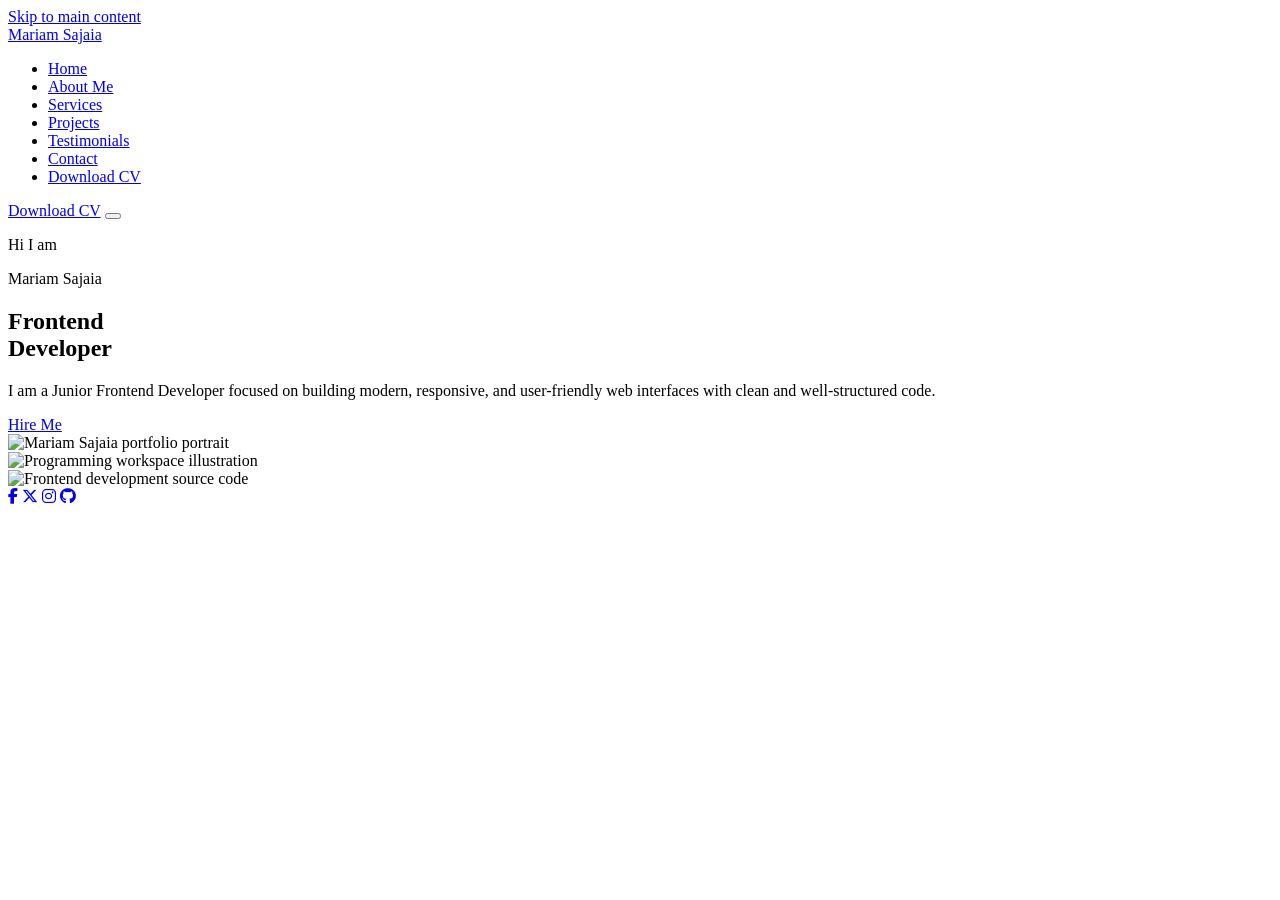
==== index.html @ 4cb76070 "added hero section" ====
<!DOCTYPE html>
<html lang="en">
<head>
    <meta charset="UTF-8">
    <meta name="viewport" content="width=device-width, initial-scale=1.0">
    <meta name="description" content="Mariam Sajaia - Frontend Developer Portfolio and Resume">
    <meta name="keywords" content="Mariam Sajaia, Frontend Developer, Web Designer, Portfolio, Resume, JavaScript, HTML, CSS">
    <meta name="author" content="Mariam Sajaia">

    <meta property="og:title" content="Mariam Sajaia | Frontend Developer">
    <meta property="og:description" content="Personal portfolio and resume of Mariam Sajaia - Frontend Developer">
    <meta property="og:type" content="website">
    
    <title>Mariam Sajaia | Frontend Developer</title>

    <link rel="preconnect" href="https://fonts.googleapis.com">
    <link rel="preconnect" href="https://fonts.gstatic.com" crossorigin>
    <link href="https://fonts.googleapis.com/css2?family=Plus+Jakarta+Sans:ital,wght@0,300..800;1,300..800&family=Poppins:ital,wght@0,300..900;1,300..900&display=swap" rel="stylesheet">

    <link rel="stylesheet" href="https://cdnjs.cloudflare.com/ajax/libs/font-awesome/6.5.1/css/all.min.css" integrity="sha512-DTOQO9RWCH3ppGqcWaEA1BIZOC6xxalwEsw9c2QQeAIftl+Vegovlnee1c9QX4TctnWMn13TZye+giMm8e2LwA==" crossorigin="anonymous" referrerpolicy="no-referrer">

    <link rel="stylesheet" href="css/style.css">
    <link rel="stylesheet" href="css/responsive.css">
</head>
<body>
    <a class="skip-link" href="#main-content">Skip to main content</a>

    <header class="site-header" id="header">
        <div class="container header-container">
            <a href="#hero" class="logo" aria-label="Mariam Sajaia Homepage">Mariam Sajaia</a>

            <nav class="main-nav" id="mainNav" aria-label="Main Navigation">
                <ul class="nav-list">
                    <li class="nav-item"><a href="#hero" class="nav-link active">Home</a></li>
                    <li class="nav-item"><a href="#about" class="nav-link">About Me</a></li>
                    <li class="nav-item"><a href="#services" class="nav-link">Services</a></li>
                    <li class="nav-item"><a href="#projects" class="nav-link">Projects</a></li>
                    <li class="nav-item"><a href="#testimonials" class="nav-link">Testimonials</a></li>
                    <li class="nav-item"><a href="#contact" class="nav-link">Contact</a></li>
                    <li class="nav-item mobile-only-btn"><a href="assets/Mariam_Sajaia_CV.pdf" target="_blank" rel="noopener noreferrer" class="btn btn-primary btn-download">Download CV</a></li>
                </ul>
            </nav>

            <div class="header-actions">
                <a href="assets/Mariam_Sajaia_CV.pdf" target="_blank" rel="noopener noreferrer" class="btn btn-primary btn-download" aria-label="Open Mariam Sajaia CV preview">Download CV</a>
                <button class="menu-toggle" id="menuToggle" type="button" aria-label="Toggle navigation menu" aria-expanded="false">
                    <span class="bar"></span>
                    <span class="bar"></span>
                    <span class="bar"></span>
                </button>
            </div>
        </div>
    </header>

    <main id="main-content">

        <section class="hero-section" id="hero" aria-label="Hero Section">
            <div class="container hero-container">
                <div class="hero-content">
                    <p class="hero-greeting">Hi I am</p>
                    <span class="hero-name">Mariam Sajaia</span>
                    <h1 class="hero-title">
                        Frontend<br>
                        Developer
                    </h1>
                    <p class="hero-description">
                        I am a Junior Frontend Developer focused on building modern, responsive, and user-friendly web interfaces with clean and well-structured code.
                    </p>
                    <div class="hero-actions">
                        <a href="#contact" class="btn btn-primary">Hire Me</a>
                    </div>
                </div>

                <div class="hero-visual-col">
                    <div class="hero-slider-frame" id="heroSlider" role="region" aria-label="Mariam Sajaia photo carousel" aria-roledescription="carousel">
                        <div class="slide active" aria-hidden="false">
                            <img src="images/mariam-hero-1.png" alt="Mariam Sajaia portfolio portrait" class="hero-avatar-img hero-avatar-img--person">
                        </div>
                        <div class="slide" aria-hidden="true">
                            <img src="images/mariam-hero-2.jpg" alt="Programming workspace illustration" class="hero-avatar-img">
                        </div>
                        <div class="slide" aria-hidden="true">
                            <img src="images/mariam-hero-3.jpg" alt="Frontend development source code" class="hero-avatar-img">
                        </div>
                    </div>

                    <div class="hero-socials" role="group" aria-label="Social media profiles">
                        <a href="https://www.facebook.com/mariam.sajaia.56?mibextid=wwXIfr&amp;rdid=ZRgiPMhYBktfUH7k&amp;share_url=https%3A%2F%2Fwww.facebook.com%2Fshare%2F1CFEWJPUK3%2F%3Fmibextid%3DwwXIfr#" class="social-icon" target="_blank" rel="noopener noreferrer" aria-label="Mariam's Facebook profile"><i class="fa-brands fa-facebook-f"></i></a>
                        <a href="https://x.com/mariamsss2121?s=11" class="social-icon" target="_blank" rel="noopener noreferrer" aria-label="Mariam's X profile"><i class="fa-brands fa-x-twitter"></i></a>
                        <a href="https://www.instagram.com/mariam_s211?stkn=czh2YXMzZDc1bHNv&amp;utm_source=qr" class="social-icon" target="_blank" rel="noopener noreferrer" aria-label="Mariam's Instagram profile"><i class="fa-brands fa-instagram"></i></a>
                        <a href="https://github.com/mariamsajaia1521" class="social-icon" target="_blank" rel="noopener noreferrer" aria-label="Mariam's GitHub profile"><i class="fa-brands fa-github"></i></a>
                    </div>
                </div>
            </div>
        </section>

    </main>

    <script src="js/main.js"></script>
    <script src="js/cv-preview.js"></script>
</body>
</html>
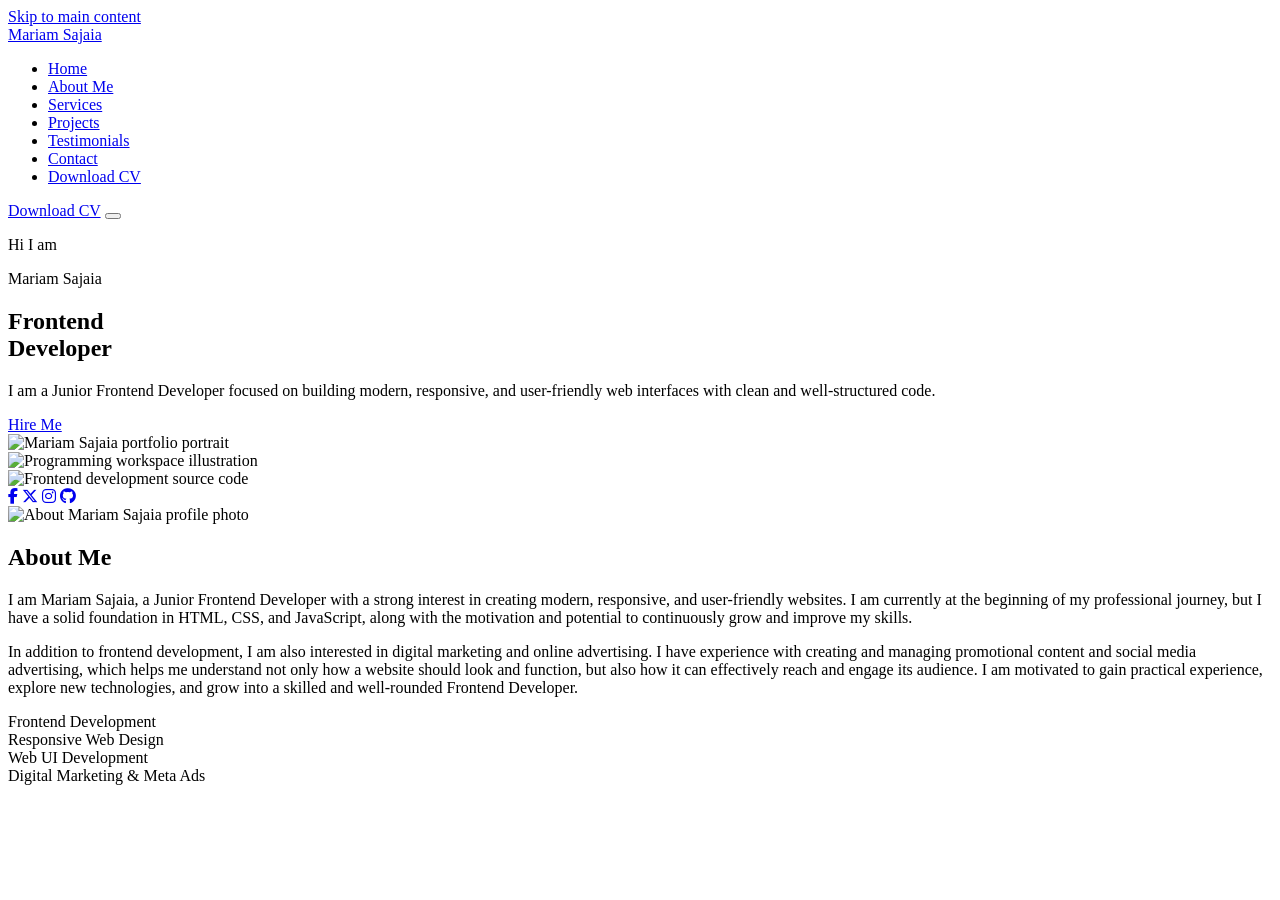
==== commit 6dc4181d: "added about me and skills" ====
--- a/index.html
+++ b/index.html
@@ -94,6 +94,68 @@
             </div>
         </section>
 
+        <section class="about-section section-padding" id="about" aria-labelledby="about-title">
+            <div class="container about-container">
+                <div class="about-image-col">
+                    <div class="about-circle-wrapper">
+                        <img src="images/mariam-hero-1.png" alt="About Mariam Sajaia profile photo" class="about-avatar-img">
+                    </div>
+                </div>
+
+                <div class="about-content-col">
+                    <h2 class="about-title" id="about-title">About Me</h2>
+                    <div class="about-text">
+                        <p>
+                            I am Mariam Sajaia, a Junior Frontend Developer with a strong interest in creating modern, responsive, and user-friendly websites. I am currently at the beginning of my professional journey, but I have a solid foundation in HTML, CSS, and JavaScript, along with the motivation and potential to continuously grow and improve my skills.
+                        </p>
+                        <p>
+                            In addition to frontend development, I am also interested in digital marketing and online advertising. I have experience with creating and managing promotional content and social media advertising, which helps me understand not only how a website should look and function, but also how it can effectively reach and engage its audience. I am motivated to gain practical experience, explore new technologies, and grow into a skilled and well-rounded Frontend Developer.
+                        </p>
+                    </div>
+
+                    <div class="skills-container" id="skillsContainer" role="group" aria-label="Technical skills proficiencies">
+                        
+                        <div class="skill-item">
+                            <span class="skill-name">Frontend Development</span>
+                            <div class="progress-bar-bg" role="progressbar" data-value="75" aria-valuenow="0" aria-valuemin="0" aria-valuemax="100" aria-label="Frontend Development skill level">
+                                <div class="progress-bar-fill" data-width="75%">
+                                    <span class="progress-knob"></span>
+                                </div>
+                            </div>
+                        </div>
+
+                        <div class="skill-item">
+                            <span class="skill-name">Responsive Web Design</span>
+                            <div class="progress-bar-bg" role="progressbar" data-value="70" aria-valuenow="0" aria-valuemin="0" aria-valuemax="100" aria-label="Responsive Web Design skill level">
+                                <div class="progress-bar-fill" data-width="70%">
+                                    <span class="progress-knob"></span>
+                                </div>
+                            </div>
+                        </div>
+
+                        <div class="skill-item">
+                            <span class="skill-name">Web UI Development</span>
+                            <div class="progress-bar-bg" role="progressbar" data-value="75" aria-valuenow="0" aria-valuemin="0" aria-valuemax="100" aria-label="Web UI Development skill level">
+                                <div class="progress-bar-fill" data-width="75%">
+                                    <span class="progress-knob"></span>
+                                </div>
+                            </div>
+                        </div>
+
+                        <div class="skill-item">
+                            <span class="skill-name">Digital Marketing &amp; Meta Ads</span>
+                            <div class="progress-bar-bg" role="progressbar" data-value="90" aria-valuenow="0" aria-valuemin="0" aria-valuemax="100" aria-label="Digital Marketing and Meta Ads skill level">
+                                <div class="progress-bar-fill" data-width="90%">
+                                    <span class="progress-knob"></span>
+                                </div>
+                            </div>
+                        </div>
+
+                    </div>
+                </div>
+            </div>
+        </section>
+
     </main>
 
     <script src="js/main.js"></script>
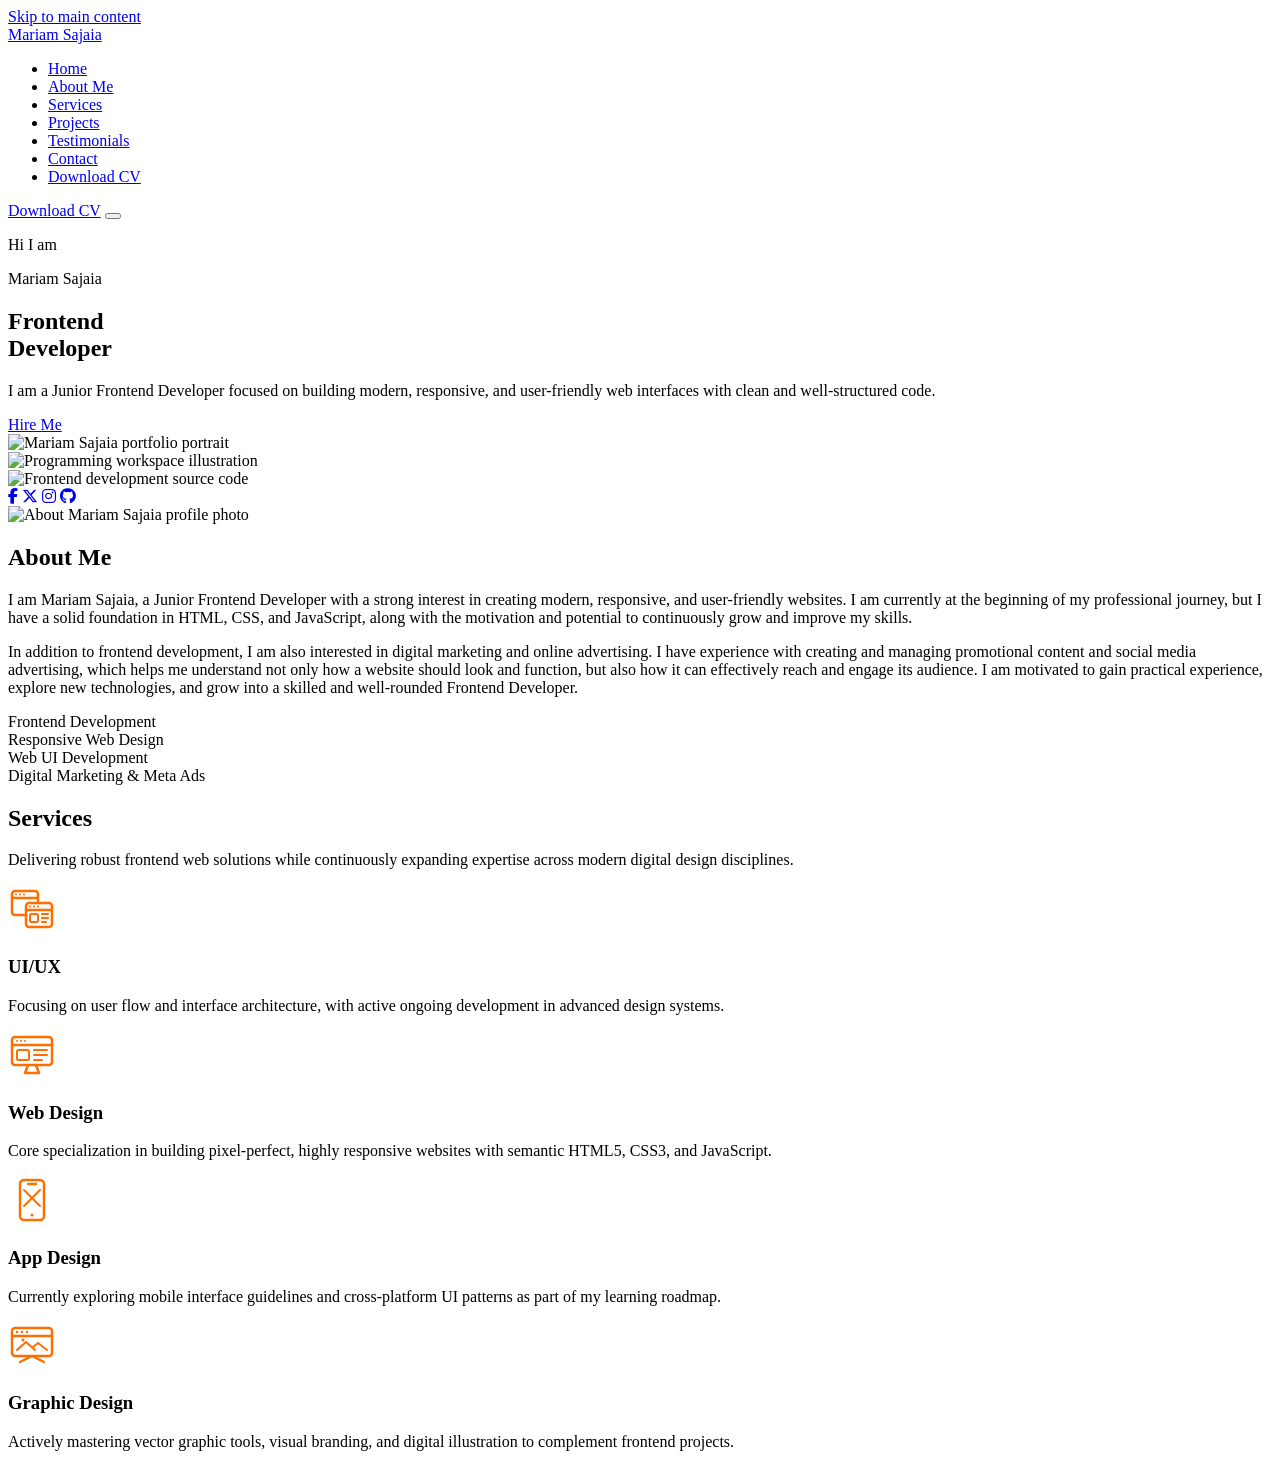
==== commit fad1ddf3: "added services section" ====
--- a/index.html
+++ b/index.html
@@ -156,6 +156,102 @@
             </div>
         </section>
 
+        <section class="services-section section-padding" id="services" aria-labelledby="services-title">
+            <div class="container">
+                <div class="section-header text-center">
+                    <h2 class="section-title" id="services-title">Services</h2>
+                    <p class="section-subtitle">
+                        Delivering robust frontend web solutions while continuously expanding expertise across modern digital design disciplines.
+                    </p>
+                </div>
+
+                <div class="services-grid">
+                    
+                    <article class="service-card">
+                        <div class="service-icon" aria-hidden="true">
+                            <svg width="48" height="48" viewBox="0 0 48 48" fill="none" xmlns="http://www.w3.org/2000/svg">
+                                <rect x="4" y="6" width="26" height="24" rx="3" stroke="#FD6F00" stroke-width="2.5"/>
+                                <path d="M4 13H30" stroke="#FD6F00" stroke-width="2.5"/>
+                                <circle cx="8" cy="9.5" r="1" fill="#FD6F00"/>
+                                <circle cx="12" cy="9.5" r="1" fill="#FD6F00"/>
+                                <circle cx="16" cy="9.5" r="1" fill="#FD6F00"/>
+                                <rect x="18" y="18" width="26" height="24" rx="3" fill="#F8F8F8" stroke="#FD6F00" stroke-width="2.5"/>
+                                <path d="M18 25H44" stroke="#FD6F00" stroke-width="2.5"/>
+                                <circle cx="22" cy="21.5" r="1" fill="#FD6F00"/>
+                                <circle cx="26" cy="21.5" r="1" fill="#FD6F00"/>
+                                <circle cx="30" cy="21.5" r="1" fill="#FD6F00"/>
+                                <rect x="22" y="29" width="8" height="8" rx="1.5" stroke="#FD6F00" stroke-width="2"/>
+                                <path d="M34 29H40" stroke="#FD6F00" stroke-width="2" stroke-linecap="round"/>
+                                <path d="M34 33H40" stroke="#FD6F00" stroke-width="2" stroke-linecap="round"/>
+                                <path d="M34 37H38" stroke="#FD6F00" stroke-width="2" stroke-linecap="round"/>
+                            </svg>
+                        </div>
+                        <h3 class="service-name">UI/UX</h3>
+                        <p class="service-description">
+                            Focusing on user flow and interface architecture, with active ongoing development in advanced design systems.
+                        </p>
+                    </article>
+
+                    <article class="service-card">
+                        <div class="service-icon" aria-hidden="true">
+                            <svg width="48" height="48" viewBox="0 0 48 48" fill="none" xmlns="http://www.w3.org/2000/svg">
+                                <rect x="4" y="6" width="40" height="28" rx="3" stroke="#FD6F00" stroke-width="2.5"/>
+                                <path d="M4 14H44" stroke="#FD6F00" stroke-width="2.5"/>
+                                <circle cx="9" cy="10" r="1" fill="#FD6F00"/>
+                                <circle cx="13" cy="10" r="1" fill="#FD6F00"/>
+                                <circle cx="17" cy="10" r="1" fill="#FD6F00"/>
+                                <rect x="9" y="19" width="12" height="10" rx="1.5" stroke="#FD6F00" stroke-width="2"/>
+                                <path d="M26 19H39" stroke="#FD6F00" stroke-width="2" stroke-linecap="round"/>
+                                <path d="M26 24H39" stroke="#FD6F00" stroke-width="2" stroke-linecap="round"/>
+                                <path d="M26 29H34" stroke="#FD6F00" stroke-width="2" stroke-linecap="round"/>
+                                <path d="M20 34L17 42H31L28 34" stroke="#FD6F00" stroke-width="2.5" stroke-linecap="round" stroke-linejoin="round"/>
+                            </svg>
+                        </div>
+                        <h3 class="service-name">Web Design</h3>
+                        <p class="service-description">
+                            Core specialization in building pixel-perfect, highly responsive websites with semantic HTML5, CSS3, and JavaScript.
+                        </p>
+                    </article>
+
+                    <article class="service-card">
+                        <div class="service-icon" aria-hidden="true">
+                            <svg width="48" height="48" viewBox="0 0 48 48" fill="none" xmlns="http://www.w3.org/2000/svg">
+                                <rect x="12" y="4" width="24" height="40" rx="4" stroke="#FD6F00" stroke-width="2.5"/>
+                                <path d="M20 8H28" stroke="#FD6F00" stroke-width="2.5" stroke-linecap="round"/>
+                                <circle cx="24" cy="39" r="1.5" fill="#FD6F00"/>
+                                <line x1="16" y1="14" x2="32" y2="30" stroke="#FD6F00" stroke-width="2" stroke-linecap="round"/>
+                                <line x1="32" y1="14" x2="16" y2="30" stroke="#FD6F00" stroke-width="2" stroke-linecap="round"/>
+                            </svg>
+                        </div>
+                        <h3 class="service-name">App Design</h3>
+                        <p class="service-description">
+                            Currently exploring mobile interface guidelines and cross-platform UI patterns as part of my learning roadmap.
+                        </p>
+                    </article>
+
+                    <article class="service-card">
+                        <div class="service-icon" aria-hidden="true">
+                            <svg width="48" height="48" viewBox="0 0 48 48" fill="none" xmlns="http://www.w3.org/2000/svg">
+                                <rect x="4" y="6" width="40" height="28" rx="3" stroke="#FD6F00" stroke-width="2.5"/>
+                                <path d="M4 14H44" stroke="#FD6F00" stroke-width="2.5"/>
+                                <circle cx="9" cy="10" r="1.2" fill="#FD6F00"/>
+                                <circle cx="14" cy="10" r="1.2" fill="#FD6F00"/>
+                                <circle cx="19" cy="10" r="1.2" fill="#FD6F00"/>
+                                <path d="M9 28L18 20L27 28" stroke="#FD6F00" stroke-width="2" stroke-linecap="round" stroke-linejoin="round"/>
+                                <path d="M25 25L30 21L39 28" stroke="#FD6F00" stroke-width="2" stroke-linecap="round" stroke-linejoin="round"/>
+                                <circle cx="15" cy="18" r="1.5" fill="#FD6F00"/>
+                                <path d="M12 40L24 34L36 40" stroke="#FD6F00" stroke-width="2.5" stroke-linecap="round" stroke-linejoin="round"/>
+                            </svg>
+                        </div>
+                        <h3 class="service-name">Graphic Design</h3>
+                        <p class="service-description">
+                            Actively mastering vector graphic tools, visual branding, and digital illustration to complement frontend projects.
+                        </p>
+                    </article>
+                </div>
+            </div>
+        </section>
+
     </main>
 
     <script src="js/main.js"></script>
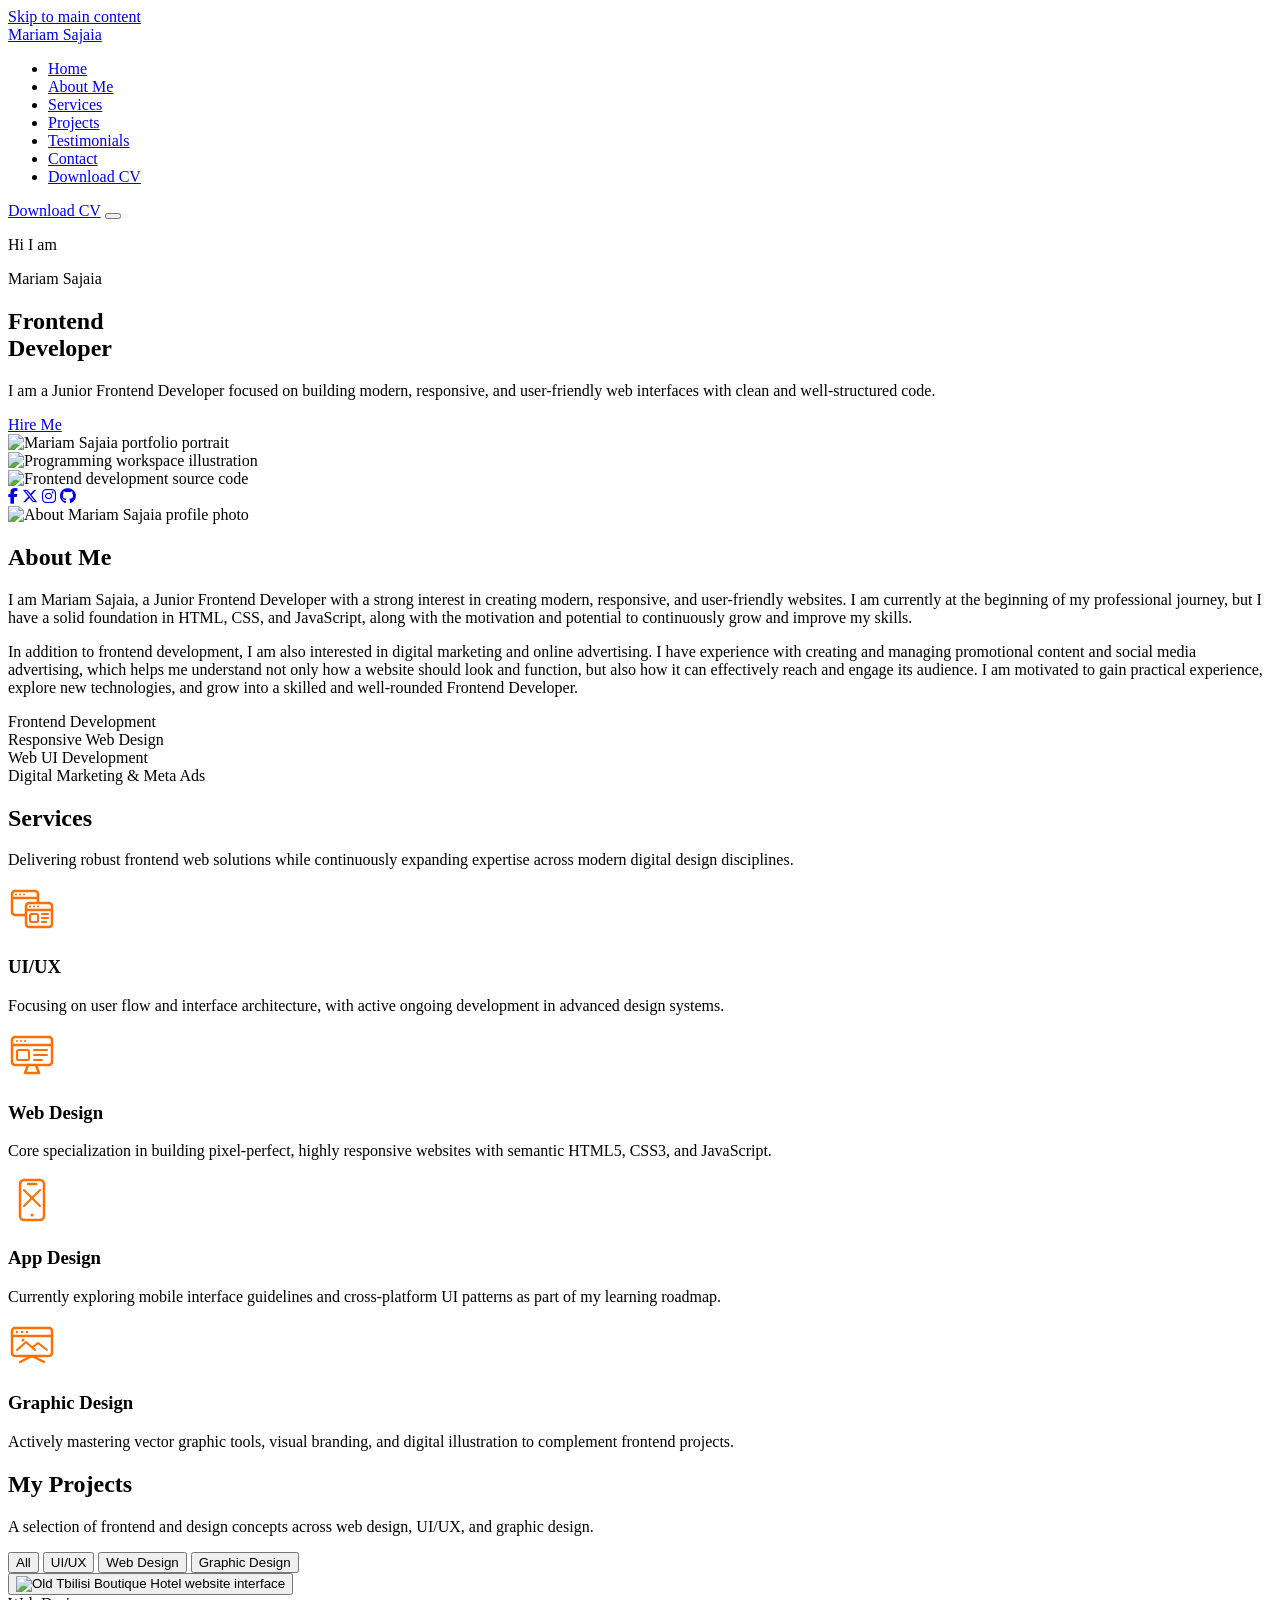
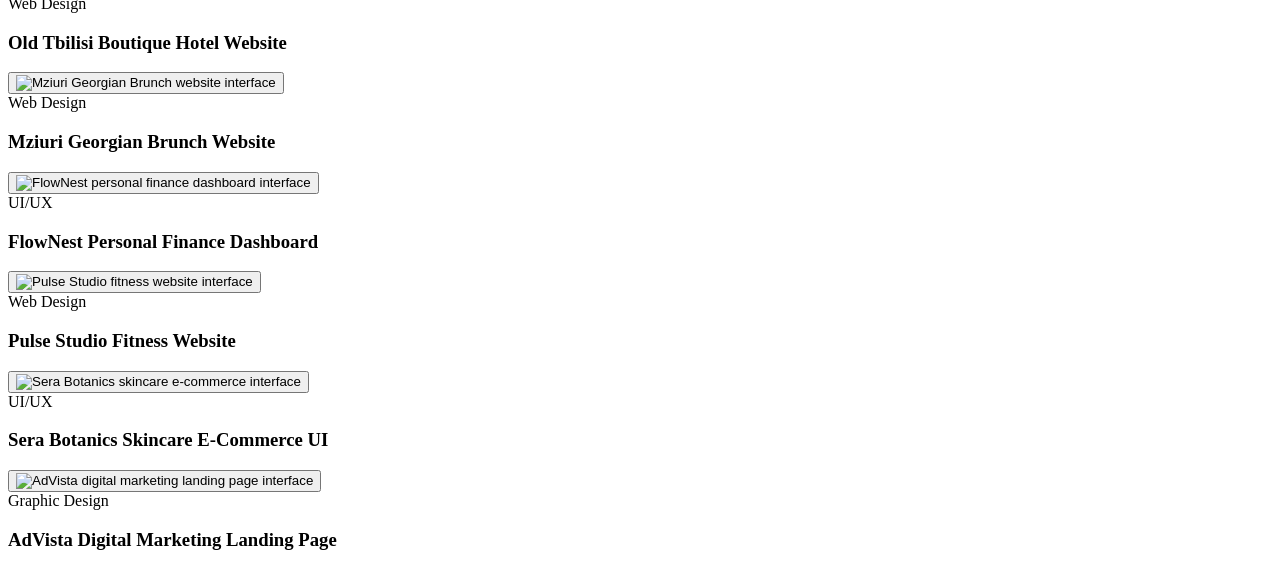
==== commit f49f0f2c: "added projects section" ====
--- a/index.html
+++ b/index.html
@@ -252,6 +252,86 @@
             </div>
         </section>
 
+        <section class="projects-section section-padding" id="projects" aria-labelledby="projects-title">
+            <div class="container">
+                <div class="section-header text-center">
+                    <h2 class="section-title" id="projects-title">My Projects</h2>
+                    <p class="section-subtitle">
+                        A selection of frontend and design concepts across web design, UI/UX, and graphic design.
+                    </p>
+                </div>
+
+                <div class="projects-filter-nav" id="projectsFilter" role="group" aria-label="Filter projects by category">
+                    <button class="filter-btn active" data-filter="all" type="button" aria-pressed="true">All</button>
+                    <button class="filter-btn" data-filter="ui-ux" type="button" aria-pressed="false">UI/UX</button>
+                    <button class="filter-btn" data-filter="web-design" type="button" aria-pressed="false">Web Design</button>
+                    <button class="filter-btn" data-filter="graphic-design" type="button" aria-pressed="false">Graphic Design</button>
+                </div>
+
+                <div class="projects-grid" id="projectsGrid">
+                    <article class="project-card" data-category="web-design">
+                        <button class="project-img-wrapper project-screenshot-wrapper project-preview-trigger" type="button" data-project-preview aria-label="View Old Tbilisi Boutique Hotel Website project image">
+                            <img src="images/projects/old-tbilisi-stay.webp" alt="Old Tbilisi Boutique Hotel website interface" class="project-image" loading="lazy" decoding="async">
+                        </button>
+                        <div class="project-info">
+                            <span class="project-category">Web Design</span>
+                            <h3 class="project-title">Old Tbilisi Boutique Hotel Website</h3>
+                        </div>
+                    </article>
+
+                    <article class="project-card" data-category="web-design">
+                        <button class="project-img-wrapper project-screenshot-wrapper project-preview-trigger" type="button" data-project-preview aria-label="View Mziuri Georgian Brunch Website project image">
+                            <img src="images/projects/mziuri-brunch.webp" alt="Mziuri Georgian Brunch website interface" class="project-image" loading="lazy" decoding="async">
+                        </button>
+                        <div class="project-info">
+                            <span class="project-category">Web Design</span>
+                            <h3 class="project-title">Mziuri Georgian Brunch Website</h3>
+                        </div>
+                    </article>
+
+                    <article class="project-card" data-category="ui-ux">
+                        <button class="project-img-wrapper project-screenshot-wrapper project-preview-trigger" type="button" data-project-preview aria-label="View FlowNest Personal Finance Dashboard project image">
+                            <img src="images/projects/flownest-dashboard.webp" alt="FlowNest personal finance dashboard interface" class="project-image" loading="lazy" decoding="async">
+                        </button>
+                        <div class="project-info">
+                            <span class="project-category">UI/UX</span>
+                            <h3 class="project-title">FlowNest Personal Finance Dashboard</h3>
+                        </div>
+                    </article>
+
+                    <article class="project-card" data-category="web-design">
+                        <button class="project-img-wrapper project-screenshot-wrapper project-preview-trigger" type="button" data-project-preview aria-label="View Pulse Studio Fitness Website project image">
+                            <img src="images/projects/pulse-studio.webp" alt="Pulse Studio fitness website interface" class="project-image" loading="lazy" decoding="async">
+                        </button>
+                        <div class="project-info">
+                            <span class="project-category">Web Design</span>
+                            <h3 class="project-title">Pulse Studio Fitness Website</h3>
+                        </div>
+                    </article>
+
+                    <article class="project-card" data-category="ui-ux">
+                        <button class="project-img-wrapper project-screenshot-wrapper project-preview-trigger" type="button" data-project-preview aria-label="View Sera Botanics Skincare E-Commerce UI project image">
+                            <img src="images/projects/sera-botanics.webp" alt="Sera Botanics skincare e-commerce interface" class="project-image" loading="lazy" decoding="async">
+                        </button>
+                        <div class="project-info">
+                            <span class="project-category">UI/UX</span>
+                            <h3 class="project-title">Sera Botanics Skincare E-Commerce UI</h3>
+                        </div>
+                    </article>
+
+                    <article class="project-card" data-category="graphic-design">
+                        <button class="project-img-wrapper project-screenshot-wrapper project-preview-trigger" type="button" data-project-preview aria-label="View AdVista Digital Marketing Landing Page project image">
+                            <img src="images/projects/advista-studio.webp" alt="AdVista digital marketing landing page interface" class="project-image" loading="lazy" decoding="async">
+                        </button>
+                        <div class="project-info">
+                            <span class="project-category">Graphic Design</span>
+                            <h3 class="project-title">AdVista Digital Marketing Landing Page</h3>
+                        </div>
+                    </article>
+                </div>
+            </div>
+        </section>
+
     </main>
 
     <script src="js/main.js"></script>
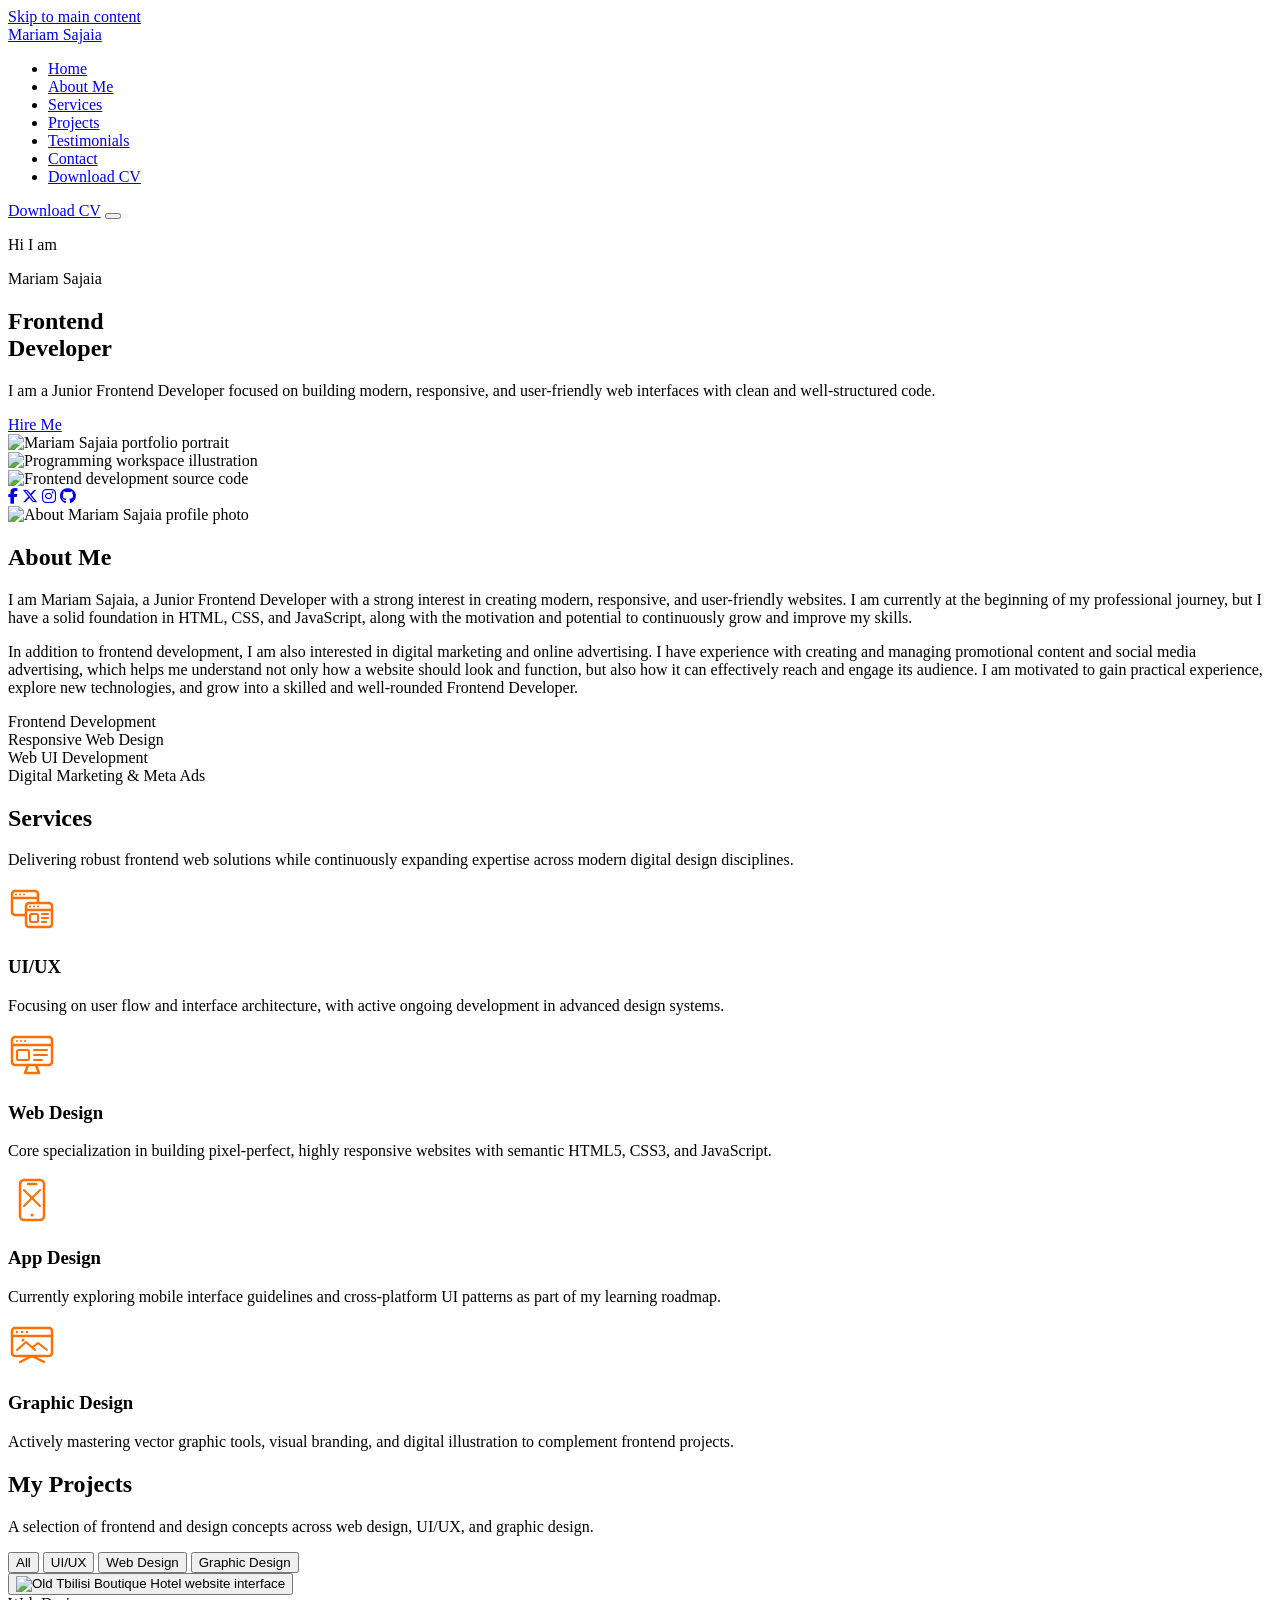
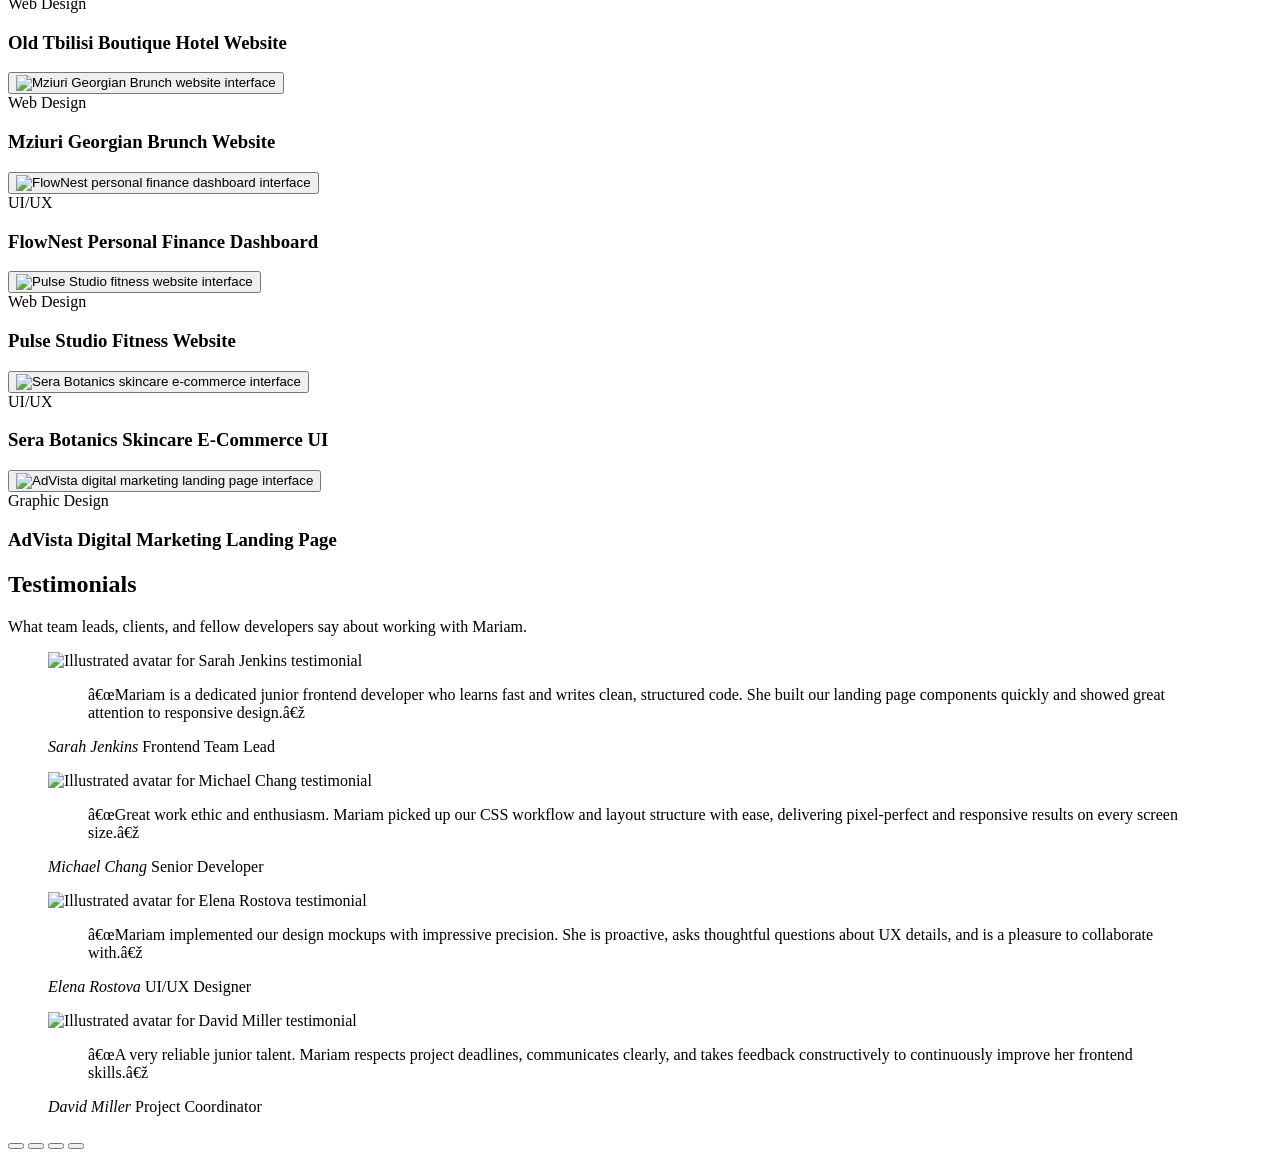
==== commit 7c98d9c6: "added testimonials section" ====
--- a/index.html
+++ b/index.html
@@ -332,6 +332,89 @@
             </div>
         </section>
 
+        <section class="testimonials-section section-padding" id="testimonials" aria-labelledby="testimonials-title">
+            <div class="container">
+                <div class="section-header text-center">
+                    <h2 class="section-title" id="testimonials-title">Testimonials</h2>
+                    <p class="section-subtitle">
+                        What team leads, clients, and fellow developers say about working with Mariam.
+                    </p>
+                </div>
+
+                <div class="testimonial-slider-container" role="region" aria-label="Testimonial Slider">
+                    <div class="testimonial-slides" id="testimonialSlides">
+
+                        <div class="testimonial-slide active" id="testimonial-slide-1" data-index="0" role="tabpanel" aria-labelledby="testimonial-dot-1" aria-hidden="false">
+                            <figure class="testimonial-card-inner">
+                                <div class="testimonial-avatar-wrapper">
+                                    <img src="images/testimonial-1.svg" alt="Illustrated avatar for Sarah Jenkins testimonial" class="t-avatar">
+                                </div>
+                                <figcaption class="testimonial-body">
+                                    <blockquote class="testimonial-quote">
+                                        <span class="quote-mark-open">â€œ</span>Mariam is a dedicated junior frontend developer who learns fast and writes clean, structured code. She built our landing page components quickly and showed great attention to responsive design.<span class="quote-mark-close">â€ž</span>
+                                    </blockquote>
+                                    <cite class="testimonial-name">Sarah Jenkins</cite>
+                                    <span class="testimonial-role">Frontend Team Lead</span>
+                                </figcaption>
+                            </figure>
+                        </div>
+
+                        <div class="testimonial-slide" id="testimonial-slide-2" data-index="1" role="tabpanel" aria-labelledby="testimonial-dot-2" aria-hidden="true">
+                            <figure class="testimonial-card-inner">
+                                <div class="testimonial-avatar-wrapper">
+                                    <img src="images/testimonial-2.svg" alt="Illustrated avatar for Michael Chang testimonial" class="t-avatar">
+                                </div>
+                                <figcaption class="testimonial-body">
+                                    <blockquote class="testimonial-quote">
+                                        <span class="quote-mark-open">â€œ</span>Great work ethic and enthusiasm. Mariam picked up our CSS workflow and layout structure with ease, delivering pixel-perfect and responsive results on every screen size.<span class="quote-mark-close">â€ž</span>
+                                    </blockquote>
+                                    <cite class="testimonial-name">Michael Chang</cite>
+                                    <span class="testimonial-role">Senior Developer</span>
+                                </figcaption>
+                            </figure>
+                        </div>
+
+                        <div class="testimonial-slide" id="testimonial-slide-3" data-index="2" role="tabpanel" aria-labelledby="testimonial-dot-3" aria-hidden="true">
+                            <figure class="testimonial-card-inner">
+                                <div class="testimonial-avatar-wrapper">
+                                    <img src="images/testimonial-3.svg" alt="Illustrated avatar for Elena Rostova testimonial" class="t-avatar">
+                                </div>
+                                <figcaption class="testimonial-body">
+                                    <blockquote class="testimonial-quote">
+                                        <span class="quote-mark-open">â€œ</span>Mariam implemented our design mockups with impressive precision. She is proactive, asks thoughtful questions about UX details, and is a pleasure to collaborate with.<span class="quote-mark-close">â€ž</span>
+                                    </blockquote>
+                                    <cite class="testimonial-name">Elena Rostova</cite>
+                                    <span class="testimonial-role">UI/UX Designer</span>
+                                </figcaption>
+                            </figure>
+                        </div>
+
+                        <div class="testimonial-slide" id="testimonial-slide-4" data-index="3" role="tabpanel" aria-labelledby="testimonial-dot-4" aria-hidden="true">
+                            <figure class="testimonial-card-inner">
+                                <div class="testimonial-avatar-wrapper">
+                                    <img src="images/testimonial-4.svg" alt="Illustrated avatar for David Miller testimonial" class="t-avatar">
+                                </div>
+                                <figcaption class="testimonial-body">
+                                    <blockquote class="testimonial-quote">
+                                        <span class="quote-mark-open">â€œ</span>A very reliable junior talent. Mariam respects project deadlines, communicates clearly, and takes feedback constructively to continuously improve her frontend skills.<span class="quote-mark-close">â€ž</span>
+                                    </blockquote>
+                                    <cite class="testimonial-name">David Miller</cite>
+                                    <span class="testimonial-role">Project Coordinator</span>
+                                </figcaption>
+                            </figure>
+                        </div>
+                    </div>
+
+                    <div class="testimonial-dots" id="testimonialDots" role="tablist" aria-label="Testimonial navigation dots">
+                        <button class="t-dot active" id="testimonial-dot-1" data-slide="0" type="button" role="tab" aria-controls="testimonial-slide-1" aria-selected="true" aria-label="Show testimonial 1"></button>
+                        <button class="t-dot" id="testimonial-dot-2" data-slide="1" type="button" role="tab" aria-controls="testimonial-slide-2" aria-selected="false" aria-label="Show testimonial 2"></button>
+                        <button class="t-dot" id="testimonial-dot-3" data-slide="2" type="button" role="tab" aria-controls="testimonial-slide-3" aria-selected="false" aria-label="Show testimonial 3"></button>
+                        <button class="t-dot" id="testimonial-dot-4" data-slide="3" type="button" role="tab" aria-controls="testimonial-slide-4" aria-selected="false" aria-label="Show testimonial 4"></button>
+                    </div>
+                </div>
+            </div>
+        </section>
+
     </main>
 
     <script src="js/main.js"></script>
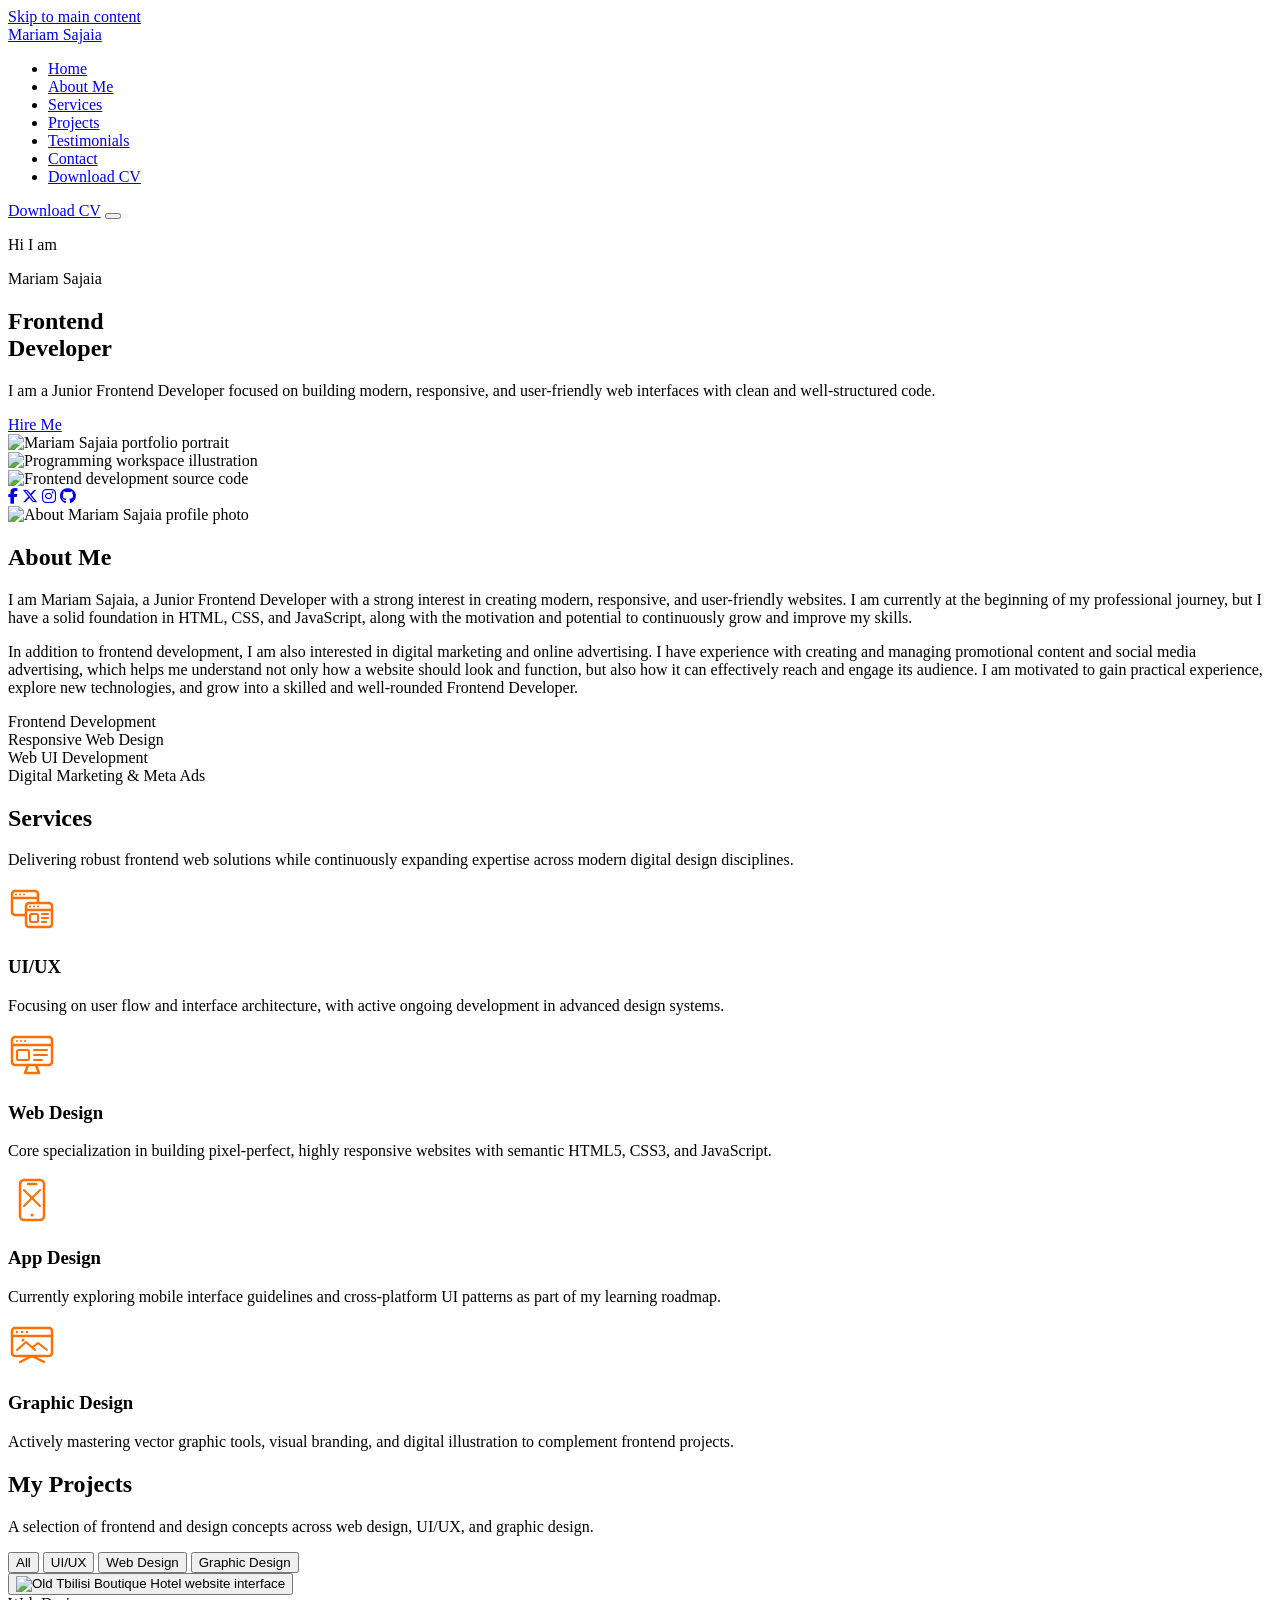
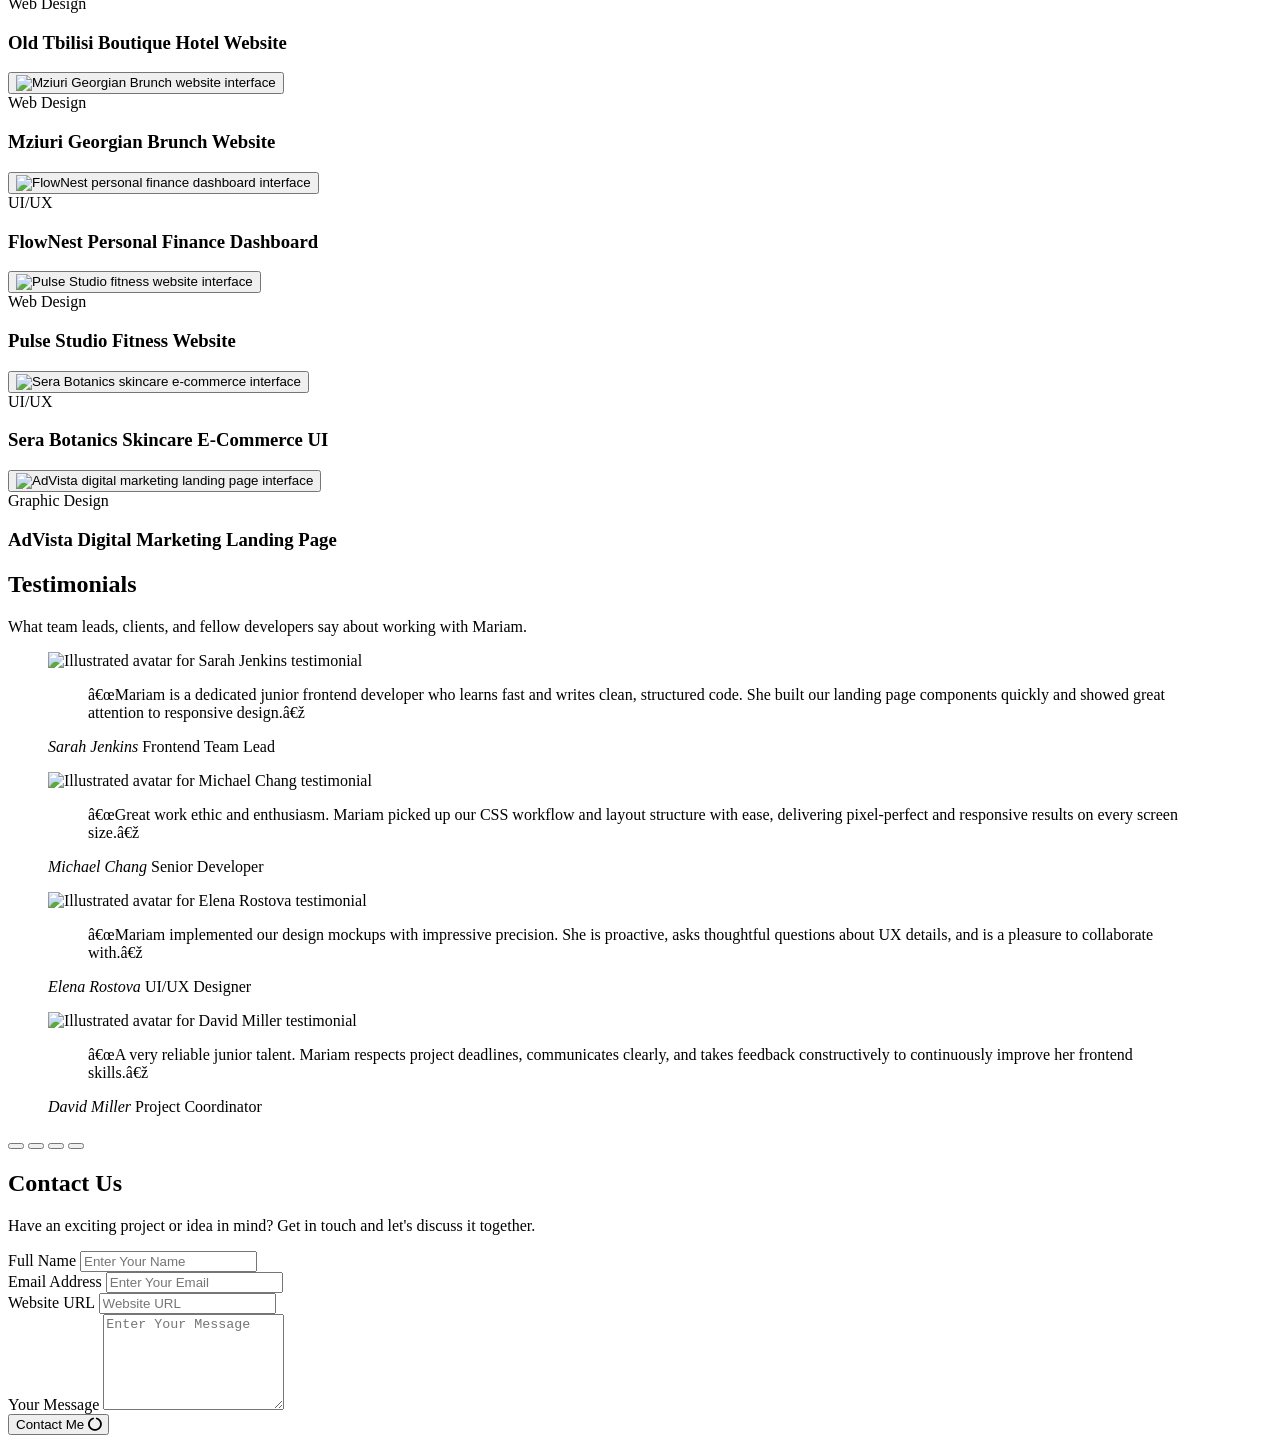
==== commit 7a7e144f: "added contact form" ====
--- a/index.html
+++ b/index.html
@@ -415,6 +415,55 @@
             </div>
         </section>
 
+        <section class="contact-section section-padding" id="contact" aria-labelledby="contact-title">
+            <div class="container">
+                <div class="section-header text-center">
+                    <h2 class="section-title" id="contact-title">Contact Us</h2>
+                    <p class="section-subtitle">
+                        Have an exciting project or idea in mind? Get in touch and let's discuss it together.
+                    </p>
+                </div>
+
+                <div class="contact-form-wrapper">
+                    <form id="contactForm" class="contact-form" aria-label="Contact Form">
+                        <div class="form-row-three">
+                            <div class="form-group">
+                                <label for="name" class="visually-hidden">Full Name</label>
+                                <input type="text" id="name" name="name" class="form-input" placeholder="Enter Your Name" autocomplete="name" minlength="2" required aria-required="true">
+                                <span class="error-msg" id="nameError" role="alert"></span>
+                            </div>
+
+                            <div class="form-group">
+                                <label for="email" class="visually-hidden">Email Address</label>
+                                <input type="email" id="email" name="email" class="form-input" placeholder="Enter Your Email" autocomplete="email" required aria-required="true">
+                                <span class="error-msg" id="emailError" role="alert"></span>
+                            </div>
+
+                            <div class="form-group">
+                                <label for="website" class="visually-hidden">Website URL</label>
+                                <input type="url" id="website" name="website" class="form-input" placeholder="Website URL" autocomplete="url" required aria-required="true">
+                                <span class="error-msg" id="websiteError" role="alert"></span>
+                            </div>
+                        </div>
+
+                        <div class="form-group">
+                            <label for="message" class="visually-hidden">Your Message</label>
+                            <textarea id="message" name="message" class="form-input form-textarea" rows="6" minlength="10" placeholder="Enter Your Message" required aria-required="true"></textarea>
+                            <span class="error-msg" id="messageError" role="alert"></span>
+                        </div>
+
+                        <div class="form-submit-row text-center">
+                            <button type="submit" class="btn btn-primary btn-contact-submit" id="submitBtn">
+                                <span class="btn-text">Contact Me</span>
+                                <span class="btn-spinner"><i class="fa-solid fa-circle-notch fa-spin"></i></span>
+                            </button>
+                        </div>
+                        <p class="form-status" id="formStatus" role="status" aria-live="polite"></p>
+                    </form>
+                </div>
+            </div>
+        </section>
+
     </main>
 
     <script src="js/main.js"></script>
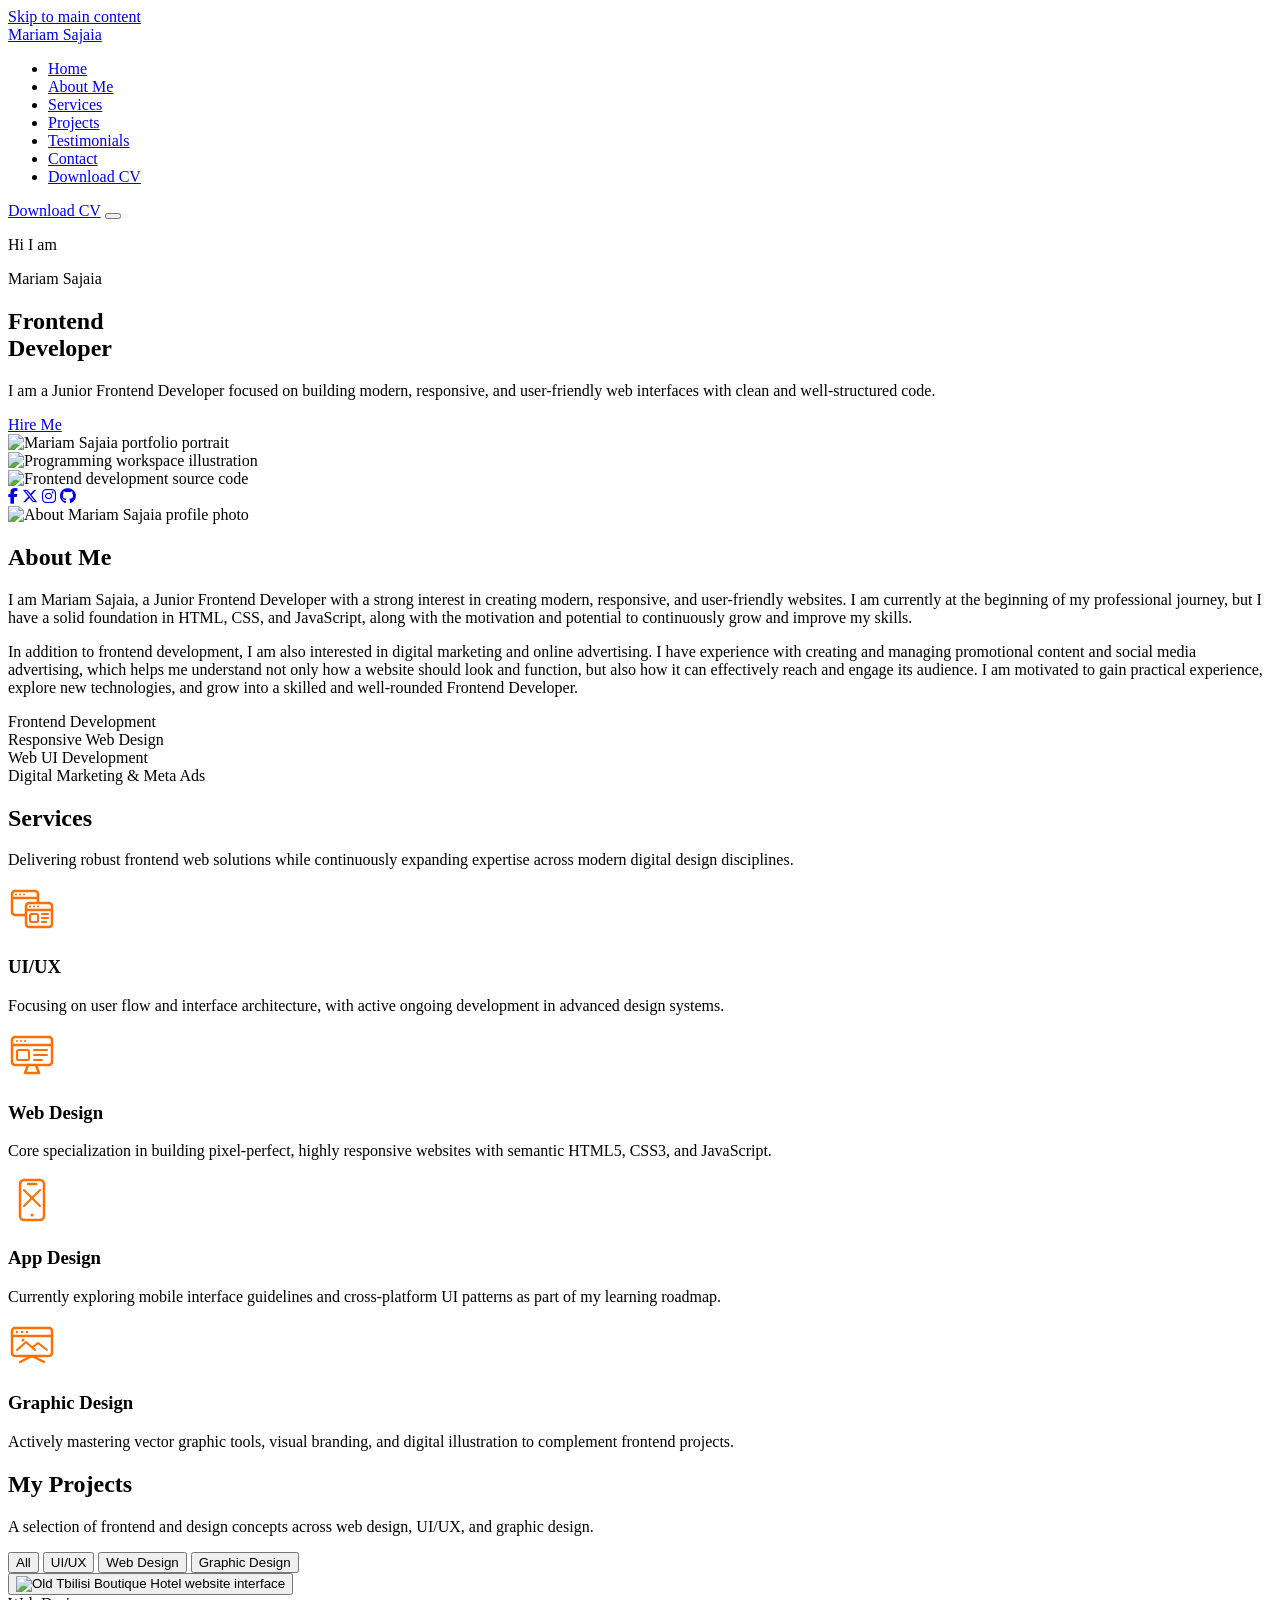
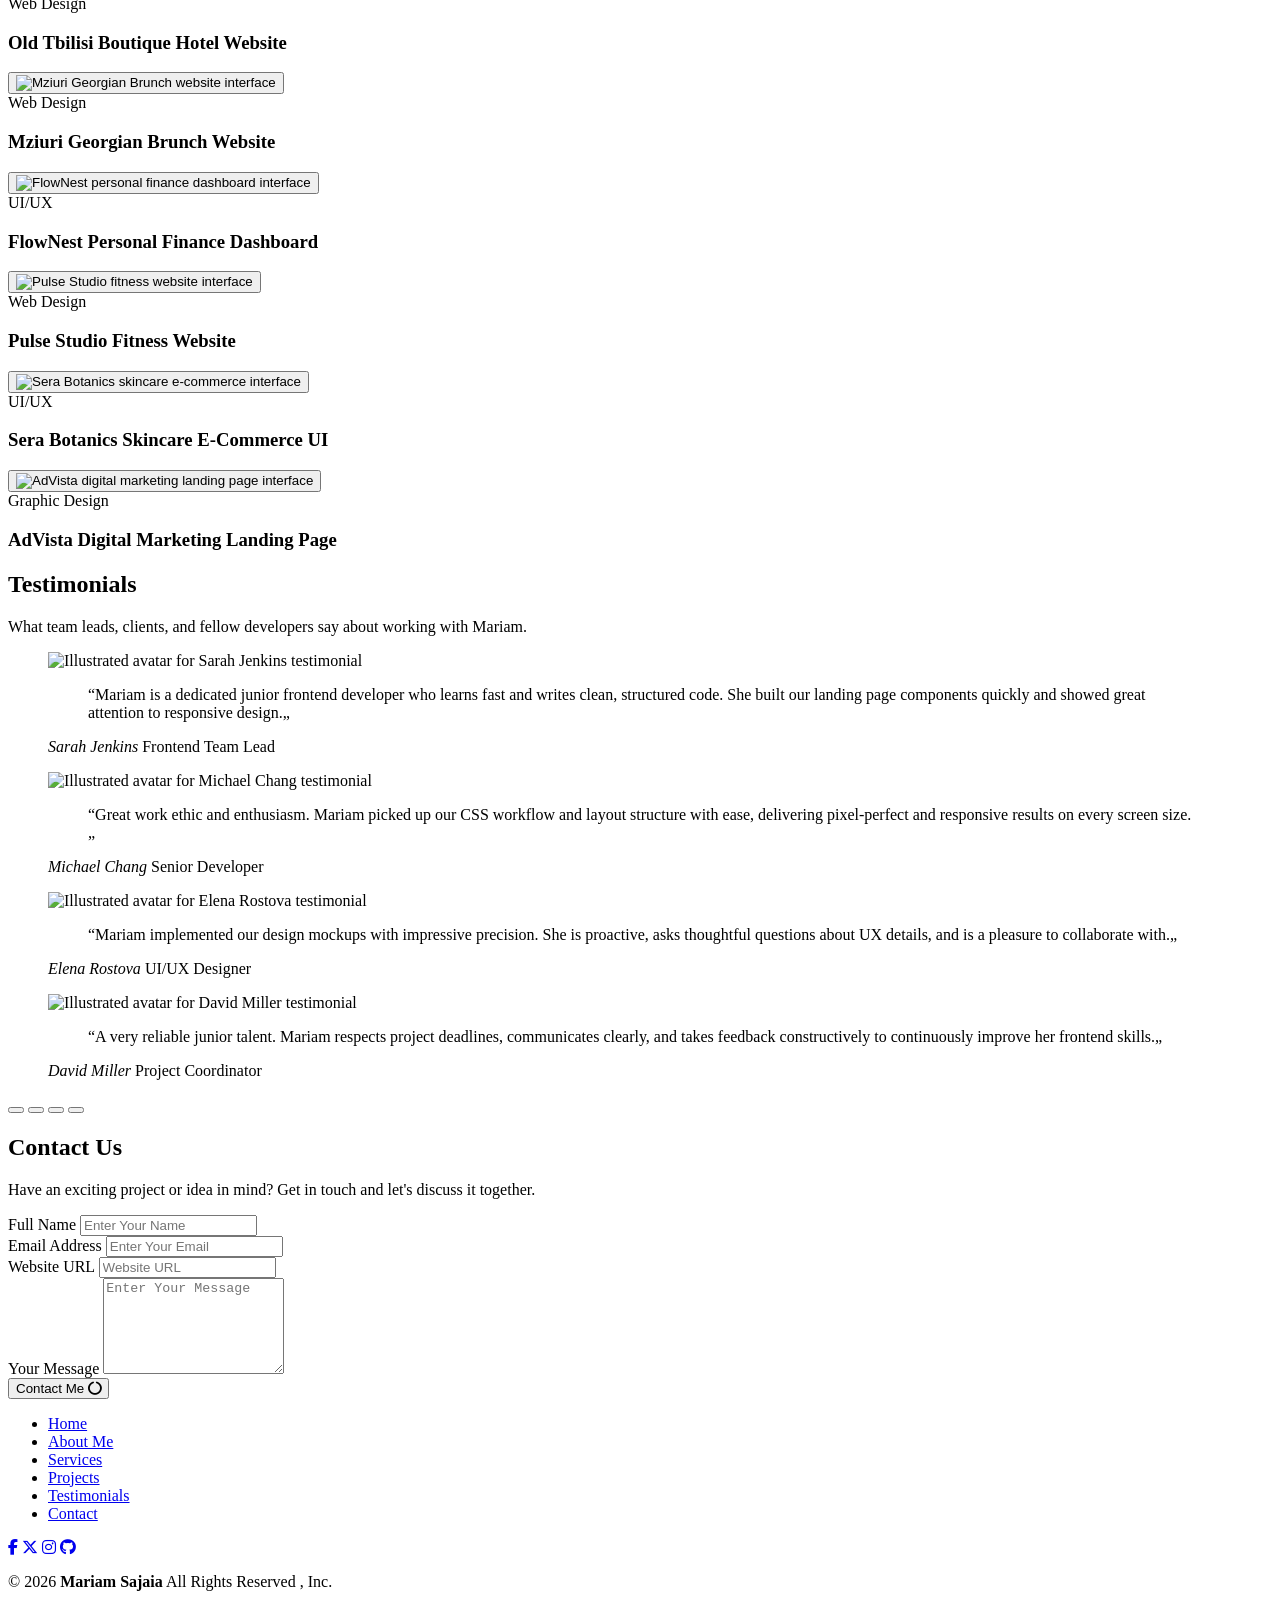
==== commit d9afc7e8: "added footer and modals" ====
--- a/index.html
+++ b/index.html
@@ -53,7 +53,7 @@
     </header>
 
     <main id="main-content">
-
+        
         <section class="hero-section" id="hero" aria-label="Hero Section">
             <div class="container hero-container">
                 <div class="hero-content">
@@ -351,7 +351,7 @@
                                 </div>
                                 <figcaption class="testimonial-body">
                                     <blockquote class="testimonial-quote">
-                                        <span class="quote-mark-open">â€œ</span>Mariam is a dedicated junior frontend developer who learns fast and writes clean, structured code. She built our landing page components quickly and showed great attention to responsive design.<span class="quote-mark-close">â€ž</span>
+                                        <span class="quote-mark-open">“</span>Mariam is a dedicated junior frontend developer who learns fast and writes clean, structured code. She built our landing page components quickly and showed great attention to responsive design.<span class="quote-mark-close">„</span>
                                     </blockquote>
                                     <cite class="testimonial-name">Sarah Jenkins</cite>
                                     <span class="testimonial-role">Frontend Team Lead</span>
@@ -366,7 +366,7 @@
                                 </div>
                                 <figcaption class="testimonial-body">
                                     <blockquote class="testimonial-quote">
-                                        <span class="quote-mark-open">â€œ</span>Great work ethic and enthusiasm. Mariam picked up our CSS workflow and layout structure with ease, delivering pixel-perfect and responsive results on every screen size.<span class="quote-mark-close">â€ž</span>
+                                        <span class="quote-mark-open">“</span>Great work ethic and enthusiasm. Mariam picked up our CSS workflow and layout structure with ease, delivering pixel-perfect and responsive results on every screen size.<span class="quote-mark-close">„</span>
                                     </blockquote>
                                     <cite class="testimonial-name">Michael Chang</cite>
                                     <span class="testimonial-role">Senior Developer</span>
@@ -381,7 +381,7 @@
                                 </div>
                                 <figcaption class="testimonial-body">
                                     <blockquote class="testimonial-quote">
-                                        <span class="quote-mark-open">â€œ</span>Mariam implemented our design mockups with impressive precision. She is proactive, asks thoughtful questions about UX details, and is a pleasure to collaborate with.<span class="quote-mark-close">â€ž</span>
+                                        <span class="quote-mark-open">“</span>Mariam implemented our design mockups with impressive precision. She is proactive, asks thoughtful questions about UX details, and is a pleasure to collaborate with.<span class="quote-mark-close">„</span>
                                     </blockquote>
                                     <cite class="testimonial-name">Elena Rostova</cite>
                                     <span class="testimonial-role">UI/UX Designer</span>
@@ -396,7 +396,7 @@
                                 </div>
                                 <figcaption class="testimonial-body">
                                     <blockquote class="testimonial-quote">
-                                        <span class="quote-mark-open">â€œ</span>A very reliable junior talent. Mariam respects project deadlines, communicates clearly, and takes feedback constructively to continuously improve her frontend skills.<span class="quote-mark-close">â€ž</span>
+                                        <span class="quote-mark-open">“</span>A very reliable junior talent. Mariam respects project deadlines, communicates clearly, and takes feedback constructively to continuously improve her frontend skills.<span class="quote-mark-close">„</span>
                                     </blockquote>
                                     <cite class="testimonial-name">David Miller</cite>
                                     <span class="testimonial-role">Project Coordinator</span>
@@ -463,8 +463,77 @@
                 </div>
             </div>
         </section>
-
     </main>
+
+    <footer class="site-footer">
+        <div class="container text-center">
+            <nav class="footer-nav-wrapper" aria-label="Footer Navigation">
+                <ul class="footer-nav">
+                    <li><a href="#hero">Home</a></li>
+                    <li><a href="#about">About Me</a></li>
+                    <li><a href="#services">Services</a></li>
+                    <li><a href="#projects">Projects</a></li>
+                    <li><a href="#testimonials">Testimonials</a></li>
+                    <li><a href="#contact">Contact</a></li>
+                </ul>
+            </nav>
+
+            <div class="footer-socials" role="group" aria-label="Footer social profiles">
+                <a href="https://www.facebook.com/mariam.sajaia.56?mibextid=wwXIfr&amp;rdid=ZRgiPMhYBktfUH7k&amp;share_url=https%3A%2F%2Fwww.facebook.com%2Fshare%2F1CFEWJPUK3%2F%3Fmibextid%3DwwXIfr#" class="social-icon" target="_blank" rel="noopener noreferrer" aria-label="Mariam's Facebook profile"><i class="fa-brands fa-facebook-f"></i></a>
+                <a href="https://x.com/mariamsss2121?s=11" class="social-icon" target="_blank" rel="noopener noreferrer" aria-label="Mariam's X profile"><i class="fa-brands fa-x-twitter"></i></a>
+                <a href="https://www.instagram.com/mariam_s211?stkn=czh2YXMzZDc1bHNv&amp;utm_source=qr" class="social-icon" target="_blank" rel="noopener noreferrer" aria-label="Mariam's Instagram profile"><i class="fa-brands fa-instagram"></i></a>
+                <a href="https://github.com/mariamsajaia1521" class="social-icon" target="_blank" rel="noopener noreferrer" aria-label="Mariam's GitHub profile"><i class="fa-brands fa-github"></i></a>
+            </div>
+
+            <div class="footer-bottom">
+                <p class="copyright-text">&copy; 2026 <strong>Mariam Sajaia</strong> All Rights Reserved , Inc.</p>
+            </div>
+        </div>
+    </footer>
+
+    <div class="modal-backdrop" id="successModal" role="dialog" aria-modal="true" aria-labelledby="modalTitle" aria-describedby="modalMessage" aria-hidden="true" hidden>
+        <div class="modal-content" tabindex="-1">
+            <button class="modal-close" id="modalCloseBtn" type="button" aria-label="Close dialog">&times;</button>
+            <div class="modal-icon-wrapper">
+                <div class="modal-icon-circle">
+                    <i class="fa-solid fa-check"></i>
+                </div>
+            </div>
+            <h3 class="modal-title" id="modalTitle">Message Sent!</h3>
+            <p class="modal-message" id="modalMessage">
+                Thank you for getting in touch! We appreciate you contacting us.
+            </p>
+            <div class="modal-actions">
+                <button class="btn btn-primary modal-action-btn" id="modalOkBtn" type="button">OK</button>
+            </div>
+        </div>
+    </div>
+
+    <div class="project-lightbox" id="projectLightbox" role="dialog" aria-modal="true" aria-labelledby="lightboxTitle" aria-hidden="true" hidden>
+        <div class="project-lightbox-dialog" tabindex="-1">
+            <button class="project-lightbox-nav project-lightbox-prev" id="projectLightboxPrev" type="button" aria-label="Show previous project">
+                <i class="fa-solid fa-chevron-left" aria-hidden="true"></i>
+            </button>
+            <figure class="project-lightbox-content">
+                <div class="project-lightbox-toolbar">
+                    <button class="project-lightbox-close" id="projectLightboxClose" type="button" aria-label="Close project preview"></button>
+                </div>
+                <img src="" alt="" class="project-lightbox-image" id="projectLightboxImage">
+                <figcaption class="project-lightbox-caption">
+                    <div>
+                        <span class="project-lightbox-category" id="projectLightboxCategory"></span>
+                        <h2 class="project-lightbox-title" id="lightboxTitle"></h2>
+                    </div>
+                    <a class="project-lightbox-open" id="projectLightboxOpen" href="#" target="_blank" rel="noopener noreferrer">
+                        Open full size <i class="fa-solid fa-arrow-up-right-from-square" aria-hidden="true"></i>
+                    </a>
+                </figcaption>
+            </figure>
+            <button class="project-lightbox-nav project-lightbox-next" id="projectLightboxNext" type="button" aria-label="Show next project">
+                <i class="fa-solid fa-chevron-right" aria-hidden="true"></i>
+            </button>
+        </div>
+    </div>
 
     <script src="js/main.js"></script>
     <script src="js/cv-preview.js"></script>
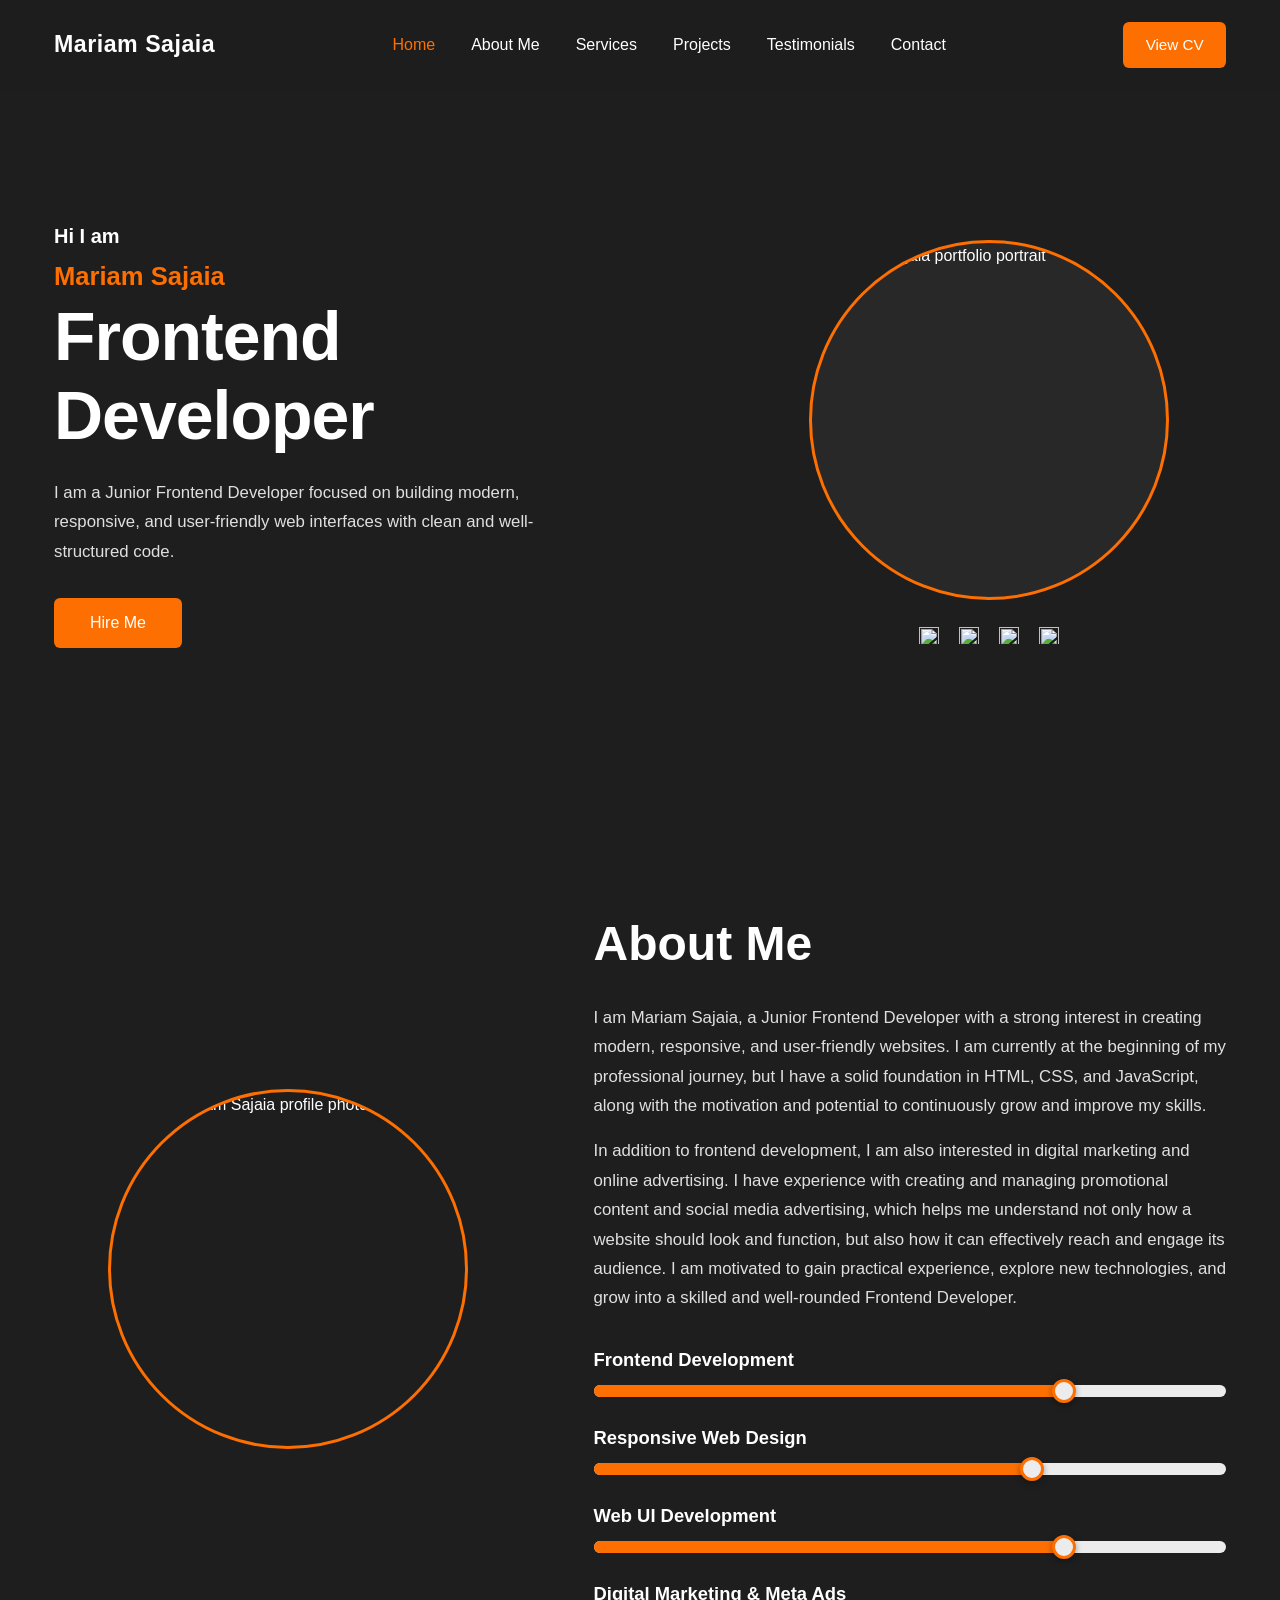
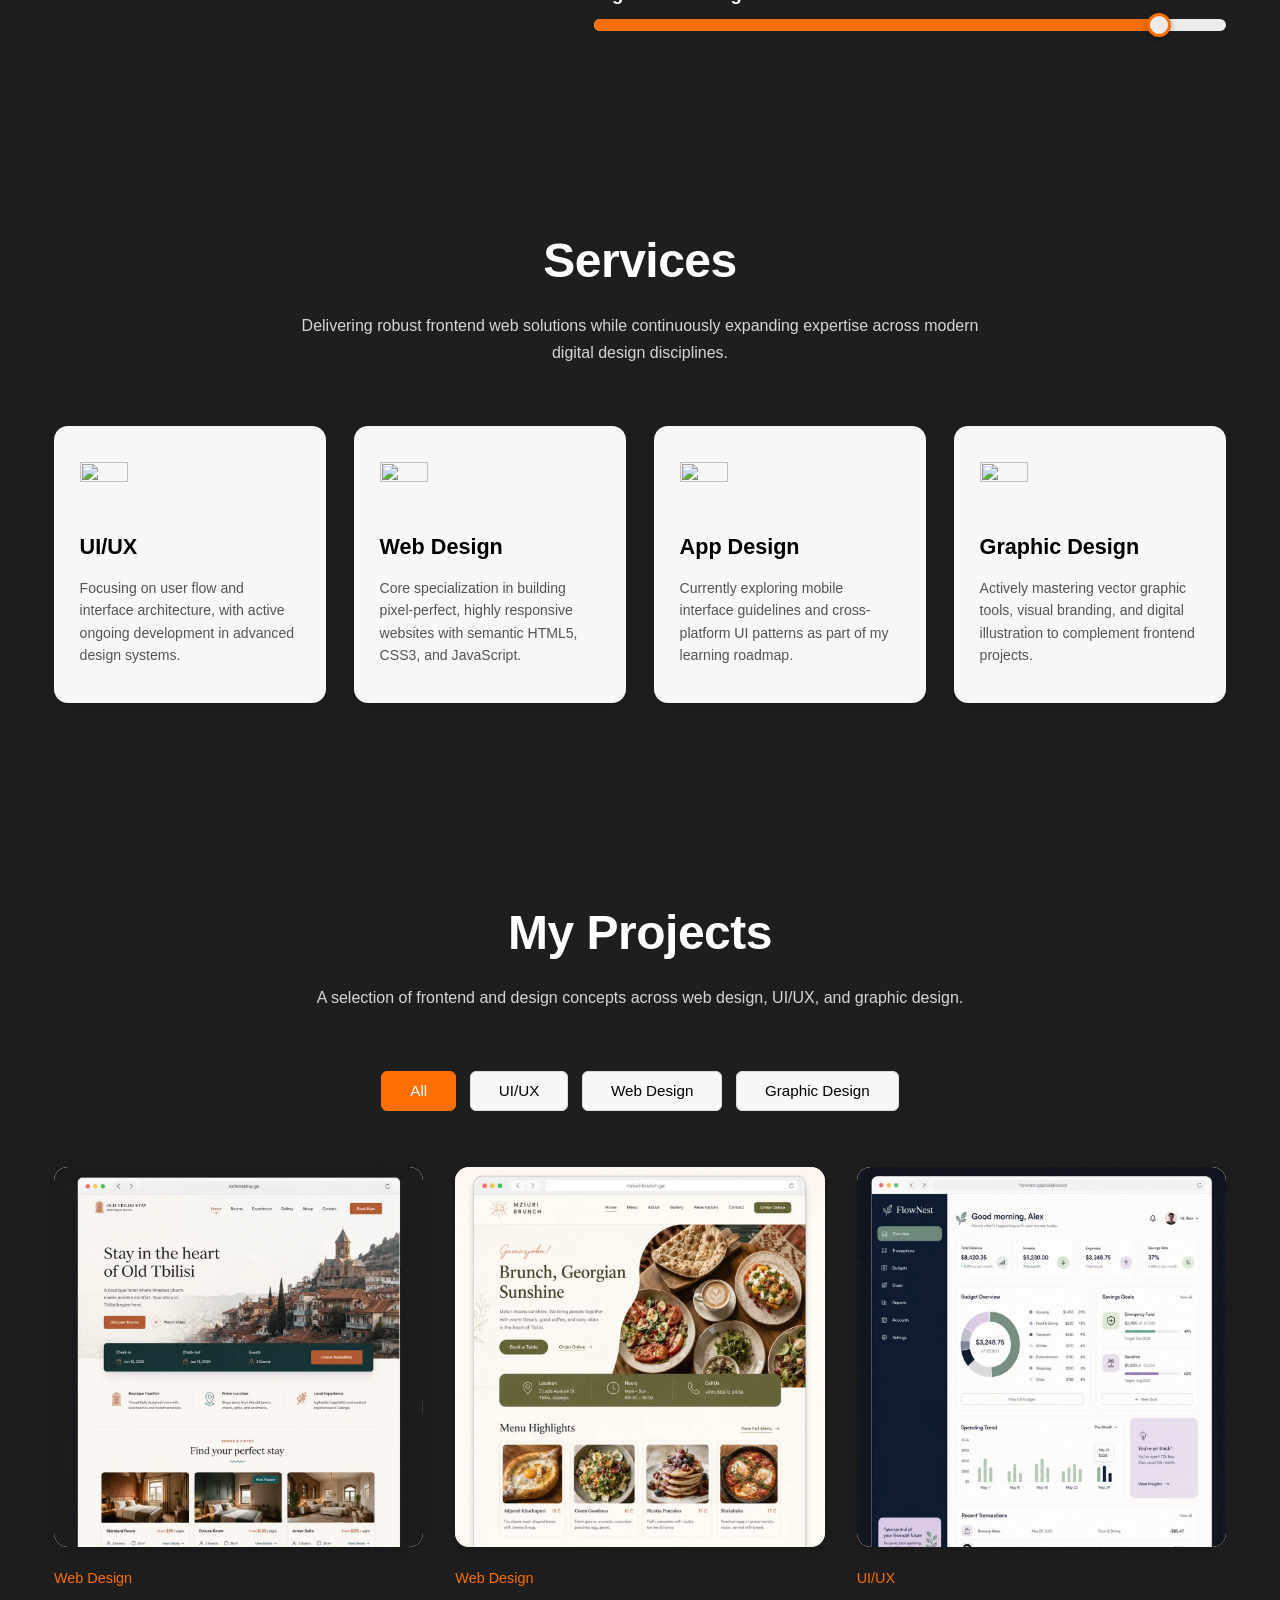
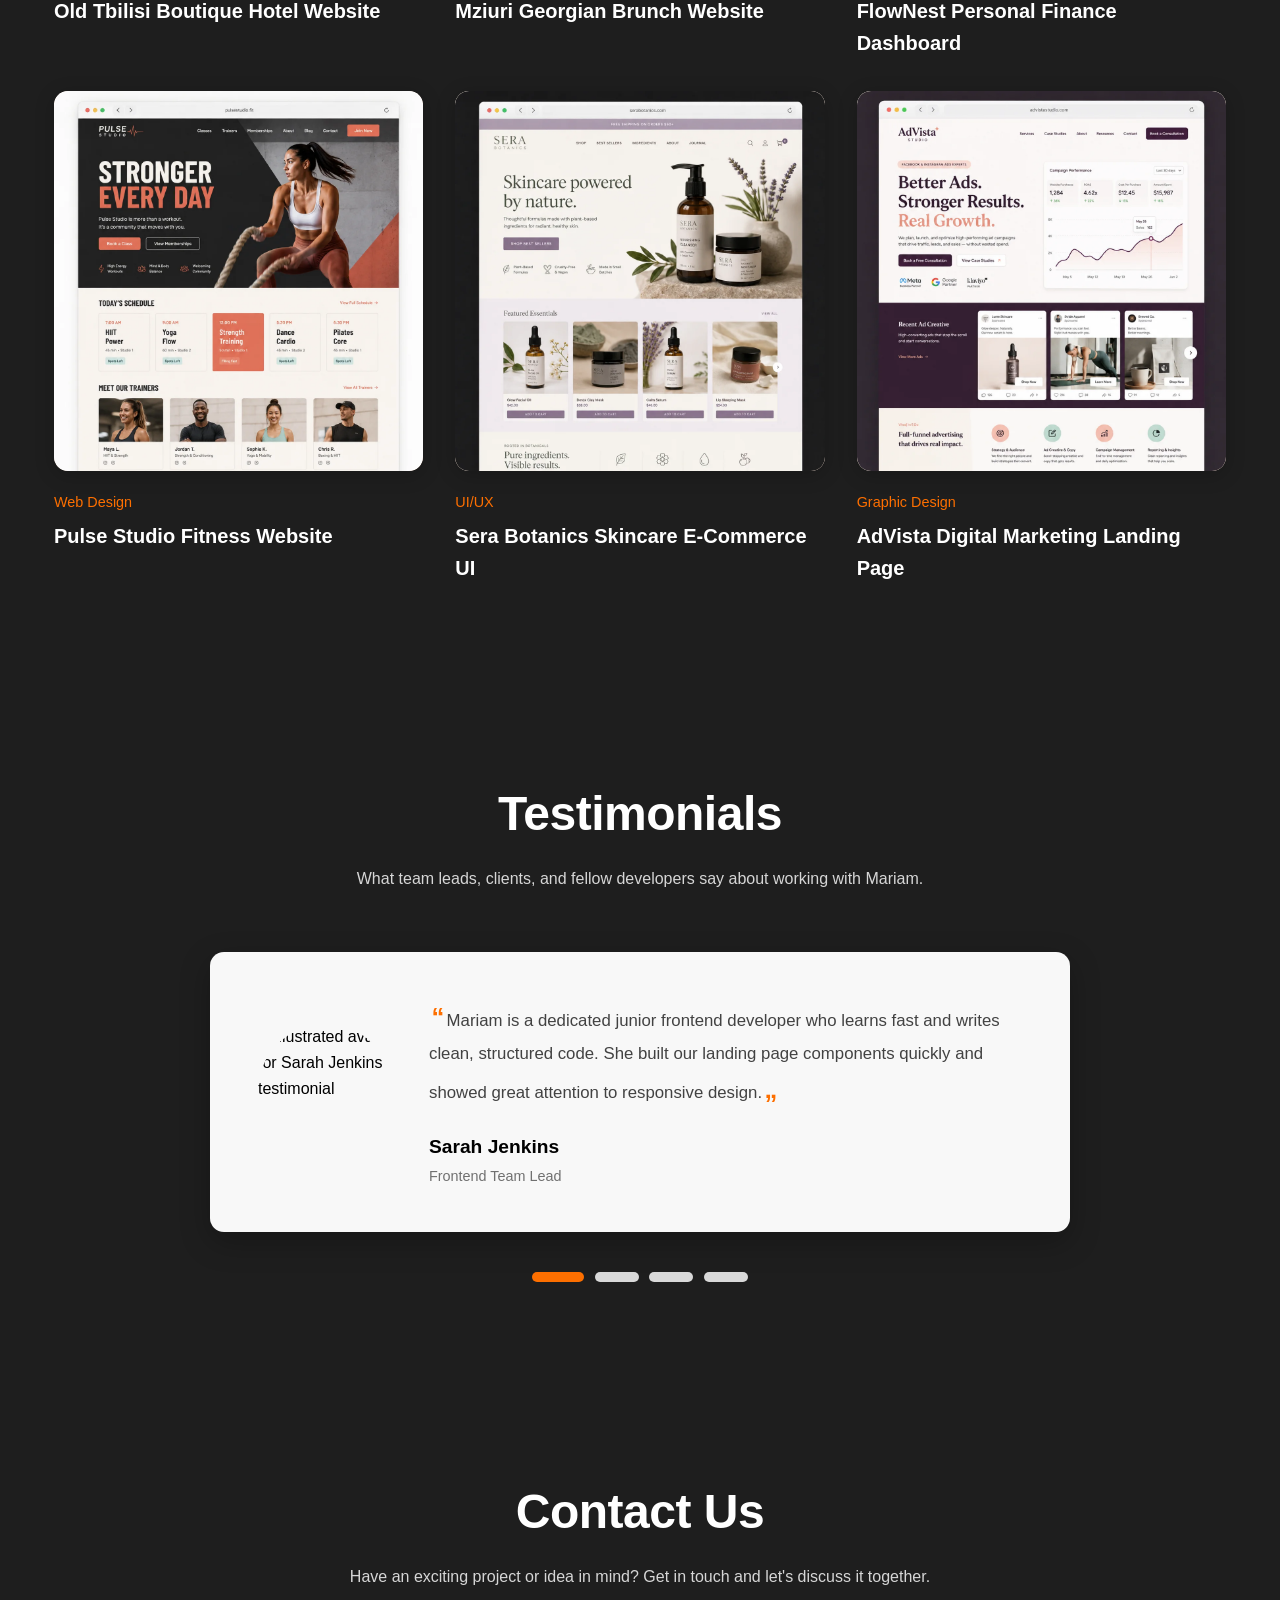
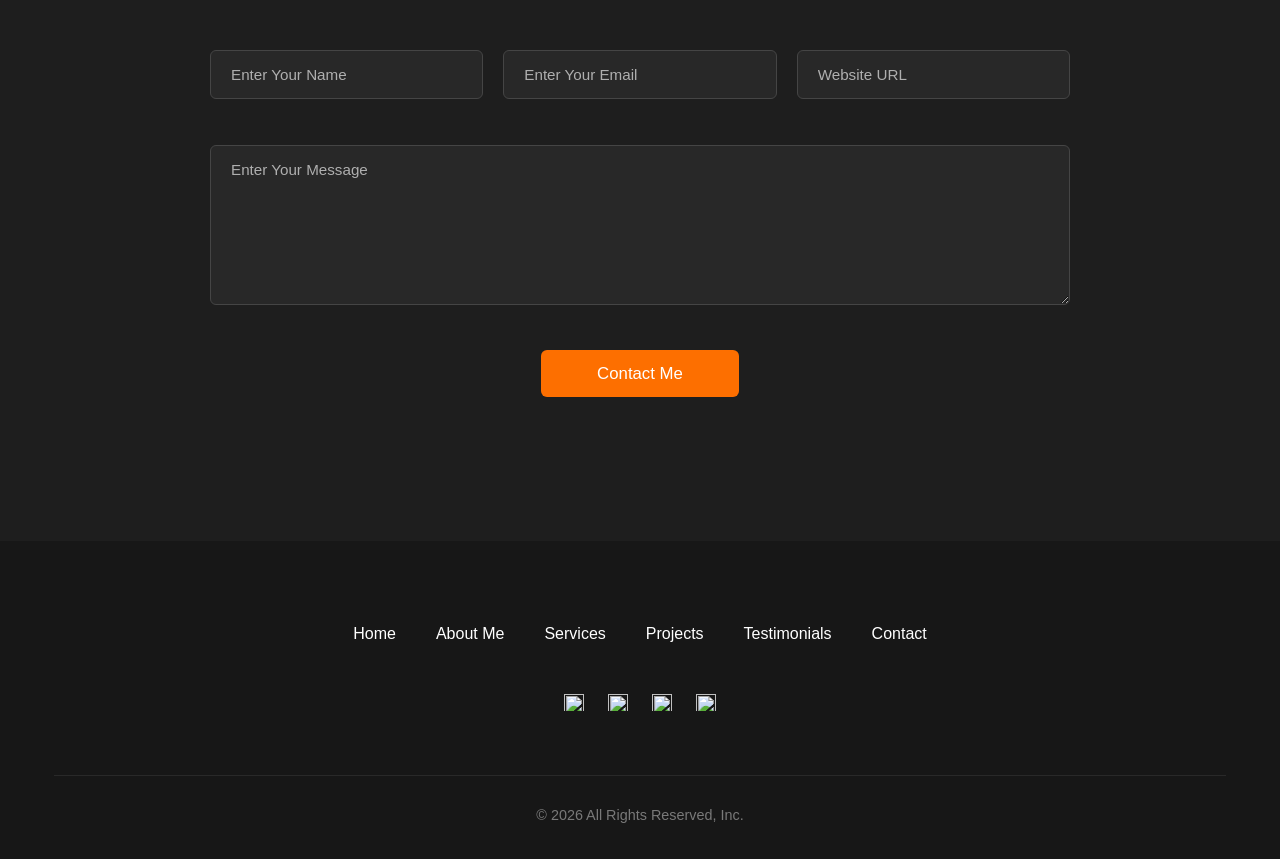
==== commit 298cf729: "updated index.html" ====
--- a/index.html
+++ b/index.html
@@ -6,18 +6,17 @@
     <meta name="description" content="Mariam Sajaia - Frontend Developer Portfolio and Resume">
     <meta name="keywords" content="Mariam Sajaia, Frontend Developer, Web Designer, Portfolio, Resume, JavaScript, HTML, CSS">
     <meta name="author" content="Mariam Sajaia">
+    <link rel="icon" href="images/icons/icon-web-design.svg" type="image/svg+xml">
 
     <meta property="og:title" content="Mariam Sajaia | Frontend Developer">
     <meta property="og:description" content="Personal portfolio and resume of Mariam Sajaia - Frontend Developer">
     <meta property="og:type" content="website">
-    
+
     <title>Mariam Sajaia | Frontend Developer</title>
 
     <link rel="preconnect" href="https://fonts.googleapis.com">
     <link rel="preconnect" href="https://fonts.gstatic.com" crossorigin>
     <link href="https://fonts.googleapis.com/css2?family=Plus+Jakarta+Sans:ital,wght@0,300..800;1,300..800&family=Poppins:ital,wght@0,300..900;1,300..900&display=swap" rel="stylesheet">
-
-    <link rel="stylesheet" href="https://cdnjs.cloudflare.com/ajax/libs/font-awesome/6.5.1/css/all.min.css" integrity="sha512-DTOQO9RWCH3ppGqcWaEA1BIZOC6xxalwEsw9c2QQeAIftl+Vegovlnee1c9QX4TctnWMn13TZye+giMm8e2LwA==" crossorigin="anonymous" referrerpolicy="no-referrer">
 
     <link rel="stylesheet" href="css/style.css">
     <link rel="stylesheet" href="css/responsive.css">
@@ -37,12 +36,12 @@
                     <li class="nav-item"><a href="#projects" class="nav-link">Projects</a></li>
                     <li class="nav-item"><a href="#testimonials" class="nav-link">Testimonials</a></li>
                     <li class="nav-item"><a href="#contact" class="nav-link">Contact</a></li>
-                    <li class="nav-item mobile-only-btn"><a href="assets/Mariam_Sajaia_CV.pdf" target="_blank" rel="noopener noreferrer" class="btn btn-primary btn-download">Download CV</a></li>
+                    <li class="nav-item mobile-only-btn"><a href="cv.html" class="btn btn-primary btn-download">View CV</a></li>
                 </ul>
             </nav>
 
             <div class="header-actions">
-                <a href="assets/Mariam_Sajaia_CV.pdf" target="_blank" rel="noopener noreferrer" class="btn btn-primary btn-download" aria-label="Open Mariam Sajaia CV preview">Download CV</a>
+                <a href="cv.html" class="btn btn-primary btn-download" aria-label="Open Mariam Sajaia CV preview">View CV</a>
                 <button class="menu-toggle" id="menuToggle" type="button" aria-label="Toggle navigation menu" aria-expanded="false">
                     <span class="bar"></span>
                     <span class="bar"></span>
@@ -53,7 +52,7 @@
     </header>
 
     <main id="main-content">
-        
+
         <section class="hero-section" id="hero" aria-label="Hero Section">
             <div class="container hero-container">
                 <div class="hero-content">
@@ -72,23 +71,23 @@
                 </div>
 
                 <div class="hero-visual-col">
-                    <div class="hero-slider-frame" id="heroSlider" role="region" aria-label="Mariam Sajaia photo carousel" aria-roledescription="carousel">
+                    <section class="hero-slider-frame" id="heroSlider" aria-label="Mariam Sajaia photo carousel" aria-roledescription="carousel">
                         <div class="slide active" aria-hidden="false">
-                            <img src="images/mariam-hero-1.png" alt="Mariam Sajaia portfolio portrait" class="hero-avatar-img hero-avatar-img--person">
+                            <img src="images/profile/mariam-sajaia-portrait.png" alt="Mariam Sajaia portfolio portrait" class="hero-avatar-img hero-avatar-img--person">
                         </div>
                         <div class="slide" aria-hidden="true">
-                            <img src="images/mariam-hero-2.jpg" alt="Programming workspace illustration" class="hero-avatar-img">
+                            <img src="images/profile/programming-workspace.jpg" alt="Programming workspace illustration" class="hero-avatar-img">
                         </div>
                         <div class="slide" aria-hidden="true">
-                            <img src="images/mariam-hero-3.jpg" alt="Frontend development source code" class="hero-avatar-img">
-                        </div>
-                    </div>
+                            <img src="images/profile/frontend-source-code.jpg" alt="Frontend development source code" class="hero-avatar-img">
+                        </div>
+                    </section>
 
                     <div class="hero-socials" role="group" aria-label="Social media profiles">
-                        <a href="https://www.facebook.com/mariam.sajaia.56?mibextid=wwXIfr&amp;rdid=ZRgiPMhYBktfUH7k&amp;share_url=https%3A%2F%2Fwww.facebook.com%2Fshare%2F1CFEWJPUK3%2F%3Fmibextid%3DwwXIfr#" class="social-icon" target="_blank" rel="noopener noreferrer" aria-label="Mariam's Facebook profile"><i class="fa-brands fa-facebook-f"></i></a>
-                        <a href="https://x.com/mariamsss2121?s=11" class="social-icon" target="_blank" rel="noopener noreferrer" aria-label="Mariam's X profile"><i class="fa-brands fa-x-twitter"></i></a>
-                        <a href="https://www.instagram.com/mariam_s211?stkn=czh2YXMzZDc1bHNv&amp;utm_source=qr" class="social-icon" target="_blank" rel="noopener noreferrer" aria-label="Mariam's Instagram profile"><i class="fa-brands fa-instagram"></i></a>
-                        <a href="https://github.com/mariamsajaia1521" class="social-icon" target="_blank" rel="noopener noreferrer" aria-label="Mariam's GitHub profile"><i class="fa-brands fa-github"></i></a>
+                        <a href="https://www.facebook.com/mariam.sajaia.56?mibextid=wwXIfr&amp;rdid=ZRgiPMhYBktfUH7k&amp;share_url=https%3A%2F%2Fwww.facebook.com%2Fshare%2F1CFEWJPUK3%2F%3Fmibextid%3DwwXIfr#" class="social-icon" target="_blank" rel="noopener noreferrer" aria-label="Mariam's Facebook profile"><img src="images/icons/icon-facebook.svg" class="image-icon image-icon--facebook" alt="" width="20" height="20" aria-hidden="true"></a>
+                        <a href="https://x.com/mariamsss2121?s=11" class="social-icon" target="_blank" rel="noopener noreferrer" aria-label="Mariam's X profile"><img src="images/icons/icon-twitter.svg" class="image-icon image-icon--twitter" alt="" width="20" height="20" aria-hidden="true"></a>
+                        <a href="https://www.instagram.com/mariam_s211?stkn=czh2YXMzZDc1bHNv&amp;utm_source=qr" class="social-icon" target="_blank" rel="noopener noreferrer" aria-label="Mariam's Instagram profile"><img src="images/icons/icon-instagram.svg" class="image-icon image-icon--instagram" alt="" width="20" height="20" aria-hidden="true"></a>
+                        <a href="https://github.com/mariamsajaia1521" class="social-icon" target="_blank" rel="noopener noreferrer" aria-label="Mariam's GitHub profile"><img src="images/icons/icon-github.svg" class="image-icon image-icon--github" alt="" width="20" height="20" aria-hidden="true"></a>
                     </div>
                 </div>
             </div>
@@ -98,7 +97,7 @@
             <div class="container about-container">
                 <div class="about-image-col">
                     <div class="about-circle-wrapper">
-                        <img src="images/mariam-hero-1.png" alt="About Mariam Sajaia profile photo" class="about-avatar-img">
+                        <img src="images/profile/mariam-sajaia-portrait.png" alt="About Mariam Sajaia profile photo" class="about-avatar-img">
                     </div>
                 </div>
 
@@ -114,7 +113,7 @@
                     </div>
 
                     <div class="skills-container" id="skillsContainer" role="group" aria-label="Technical skills proficiencies">
-                        
+
                         <div class="skill-item">
                             <span class="skill-name">Frontend Development</span>
                             <div class="progress-bar-bg" role="progressbar" data-value="75" aria-valuenow="0" aria-valuemin="0" aria-valuemax="100" aria-label="Frontend Development skill level">
@@ -166,25 +165,10 @@
                 </div>
 
                 <div class="services-grid">
-                    
+
                     <article class="service-card">
                         <div class="service-icon" aria-hidden="true">
-                            <svg width="48" height="48" viewBox="0 0 48 48" fill="none" xmlns="http://www.w3.org/2000/svg">
-                                <rect x="4" y="6" width="26" height="24" rx="3" stroke="#FD6F00" stroke-width="2.5"/>
-                                <path d="M4 13H30" stroke="#FD6F00" stroke-width="2.5"/>
-                                <circle cx="8" cy="9.5" r="1" fill="#FD6F00"/>
-                                <circle cx="12" cy="9.5" r="1" fill="#FD6F00"/>
-                                <circle cx="16" cy="9.5" r="1" fill="#FD6F00"/>
-                                <rect x="18" y="18" width="26" height="24" rx="3" fill="#F8F8F8" stroke="#FD6F00" stroke-width="2.5"/>
-                                <path d="M18 25H44" stroke="#FD6F00" stroke-width="2.5"/>
-                                <circle cx="22" cy="21.5" r="1" fill="#FD6F00"/>
-                                <circle cx="26" cy="21.5" r="1" fill="#FD6F00"/>
-                                <circle cx="30" cy="21.5" r="1" fill="#FD6F00"/>
-                                <rect x="22" y="29" width="8" height="8" rx="1.5" stroke="#FD6F00" stroke-width="2"/>
-                                <path d="M34 29H40" stroke="#FD6F00" stroke-width="2" stroke-linecap="round"/>
-                                <path d="M34 33H40" stroke="#FD6F00" stroke-width="2" stroke-linecap="round"/>
-                                <path d="M34 37H38" stroke="#FD6F00" stroke-width="2" stroke-linecap="round"/>
-                            </svg>
+                            <img src="images/icons/icon-ui-ux-design.svg" alt="" width="48" height="48">
                         </div>
                         <h3 class="service-name">UI/UX</h3>
                         <p class="service-description">
@@ -194,18 +178,7 @@
 
                     <article class="service-card">
                         <div class="service-icon" aria-hidden="true">
-                            <svg width="48" height="48" viewBox="0 0 48 48" fill="none" xmlns="http://www.w3.org/2000/svg">
-                                <rect x="4" y="6" width="40" height="28" rx="3" stroke="#FD6F00" stroke-width="2.5"/>
-                                <path d="M4 14H44" stroke="#FD6F00" stroke-width="2.5"/>
-                                <circle cx="9" cy="10" r="1" fill="#FD6F00"/>
-                                <circle cx="13" cy="10" r="1" fill="#FD6F00"/>
-                                <circle cx="17" cy="10" r="1" fill="#FD6F00"/>
-                                <rect x="9" y="19" width="12" height="10" rx="1.5" stroke="#FD6F00" stroke-width="2"/>
-                                <path d="M26 19H39" stroke="#FD6F00" stroke-width="2" stroke-linecap="round"/>
-                                <path d="M26 24H39" stroke="#FD6F00" stroke-width="2" stroke-linecap="round"/>
-                                <path d="M26 29H34" stroke="#FD6F00" stroke-width="2" stroke-linecap="round"/>
-                                <path d="M20 34L17 42H31L28 34" stroke="#FD6F00" stroke-width="2.5" stroke-linecap="round" stroke-linejoin="round"/>
-                            </svg>
+                            <img src="images/icons/icon-web-design.svg" alt="" width="48" height="48">
                         </div>
                         <h3 class="service-name">Web Design</h3>
                         <p class="service-description">
@@ -215,13 +188,7 @@
 
                     <article class="service-card">
                         <div class="service-icon" aria-hidden="true">
-                            <svg width="48" height="48" viewBox="0 0 48 48" fill="none" xmlns="http://www.w3.org/2000/svg">
-                                <rect x="12" y="4" width="24" height="40" rx="4" stroke="#FD6F00" stroke-width="2.5"/>
-                                <path d="M20 8H28" stroke="#FD6F00" stroke-width="2.5" stroke-linecap="round"/>
-                                <circle cx="24" cy="39" r="1.5" fill="#FD6F00"/>
-                                <line x1="16" y1="14" x2="32" y2="30" stroke="#FD6F00" stroke-width="2" stroke-linecap="round"/>
-                                <line x1="32" y1="14" x2="16" y2="30" stroke="#FD6F00" stroke-width="2" stroke-linecap="round"/>
-                            </svg>
+                            <img src="images/icons/icon-app-design.svg" alt="" width="48" height="48">
                         </div>
                         <h3 class="service-name">App Design</h3>
                         <p class="service-description">
@@ -231,17 +198,7 @@
 
                     <article class="service-card">
                         <div class="service-icon" aria-hidden="true">
-                            <svg width="48" height="48" viewBox="0 0 48 48" fill="none" xmlns="http://www.w3.org/2000/svg">
-                                <rect x="4" y="6" width="40" height="28" rx="3" stroke="#FD6F00" stroke-width="2.5"/>
-                                <path d="M4 14H44" stroke="#FD6F00" stroke-width="2.5"/>
-                                <circle cx="9" cy="10" r="1.2" fill="#FD6F00"/>
-                                <circle cx="14" cy="10" r="1.2" fill="#FD6F00"/>
-                                <circle cx="19" cy="10" r="1.2" fill="#FD6F00"/>
-                                <path d="M9 28L18 20L27 28" stroke="#FD6F00" stroke-width="2" stroke-linecap="round" stroke-linejoin="round"/>
-                                <path d="M25 25L30 21L39 28" stroke="#FD6F00" stroke-width="2" stroke-linecap="round" stroke-linejoin="round"/>
-                                <circle cx="15" cy="18" r="1.5" fill="#FD6F00"/>
-                                <path d="M12 40L24 34L36 40" stroke="#FD6F00" stroke-width="2.5" stroke-linecap="round" stroke-linejoin="round"/>
-                            </svg>
+                            <img src="images/icons/icon-graphic-design.svg" alt="" width="48" height="48">
                         </div>
                         <h3 class="service-name">Graphic Design</h3>
                         <p class="service-description">
@@ -341,13 +298,13 @@
                     </p>
                 </div>
 
-                <div class="testimonial-slider-container" role="region" aria-label="Testimonial Slider">
+                <section class="testimonial-slider-container" aria-label="Testimonial Slider">
                     <div class="testimonial-slides" id="testimonialSlides">
 
                         <div class="testimonial-slide active" id="testimonial-slide-1" data-index="0" role="tabpanel" aria-labelledby="testimonial-dot-1" aria-hidden="false">
                             <figure class="testimonial-card-inner">
                                 <div class="testimonial-avatar-wrapper">
-                                    <img src="images/testimonial-1.svg" alt="Illustrated avatar for Sarah Jenkins testimonial" class="t-avatar">
+                                    <img src="images/testimonials/sarah-jenkins.svg" alt="Illustrated avatar for Sarah Jenkins testimonial" class="t-avatar">
                                 </div>
                                 <figcaption class="testimonial-body">
                                     <blockquote class="testimonial-quote">
@@ -362,7 +319,7 @@
                         <div class="testimonial-slide" id="testimonial-slide-2" data-index="1" role="tabpanel" aria-labelledby="testimonial-dot-2" aria-hidden="true">
                             <figure class="testimonial-card-inner">
                                 <div class="testimonial-avatar-wrapper">
-                                    <img src="images/testimonial-2.svg" alt="Illustrated avatar for Michael Chang testimonial" class="t-avatar">
+                                    <img src="images/testimonials/michael-chang.svg" alt="Illustrated avatar for Michael Chang testimonial" class="t-avatar">
                                 </div>
                                 <figcaption class="testimonial-body">
                                     <blockquote class="testimonial-quote">
@@ -377,7 +334,7 @@
                         <div class="testimonial-slide" id="testimonial-slide-3" data-index="2" role="tabpanel" aria-labelledby="testimonial-dot-3" aria-hidden="true">
                             <figure class="testimonial-card-inner">
                                 <div class="testimonial-avatar-wrapper">
-                                    <img src="images/testimonial-3.svg" alt="Illustrated avatar for Elena Rostova testimonial" class="t-avatar">
+                                    <img src="images/testimonials/elena-rostova.svg" alt="Illustrated avatar for Elena Rostova testimonial" class="t-avatar">
                                 </div>
                                 <figcaption class="testimonial-body">
                                     <blockquote class="testimonial-quote">
@@ -392,7 +349,7 @@
                         <div class="testimonial-slide" id="testimonial-slide-4" data-index="3" role="tabpanel" aria-labelledby="testimonial-dot-4" aria-hidden="true">
                             <figure class="testimonial-card-inner">
                                 <div class="testimonial-avatar-wrapper">
-                                    <img src="images/testimonial-4.svg" alt="Illustrated avatar for David Miller testimonial" class="t-avatar">
+                                    <img src="images/testimonials/david-miller.svg" alt="Illustrated avatar for David Miller testimonial" class="t-avatar">
                                 </div>
                                 <figcaption class="testimonial-body">
                                     <blockquote class="testimonial-quote">
@@ -411,7 +368,7 @@
                         <button class="t-dot" id="testimonial-dot-3" data-slide="2" type="button" role="tab" aria-controls="testimonial-slide-3" aria-selected="false" aria-label="Show testimonial 3"></button>
                         <button class="t-dot" id="testimonial-dot-4" data-slide="3" type="button" role="tab" aria-controls="testimonial-slide-4" aria-selected="false" aria-label="Show testimonial 4"></button>
                     </div>
-                </div>
+                </section>
             </div>
         </section>
 
@@ -429,33 +386,33 @@
                         <div class="form-row-three">
                             <div class="form-group">
                                 <label for="name" class="visually-hidden">Full Name</label>
-                                <input type="text" id="name" name="name" class="form-input" placeholder="Enter Your Name" autocomplete="name" minlength="2" required aria-required="true">
+                                <input type="text" aria-describedby="nameError" id="name" name="name" class="form-input" placeholder="Enter Your Name" autocomplete="name" minlength="2" required aria-required="true">
                                 <span class="error-msg" id="nameError" role="alert"></span>
                             </div>
 
                             <div class="form-group">
                                 <label for="email" class="visually-hidden">Email Address</label>
-                                <input type="email" id="email" name="email" class="form-input" placeholder="Enter Your Email" autocomplete="email" required aria-required="true">
+                                <input type="email" aria-describedby="emailError" id="email" name="email" class="form-input" placeholder="Enter Your Email" autocomplete="email" required aria-required="true">
                                 <span class="error-msg" id="emailError" role="alert"></span>
                             </div>
 
                             <div class="form-group">
                                 <label for="website" class="visually-hidden">Website URL</label>
-                                <input type="url" id="website" name="website" class="form-input" placeholder="Website URL" autocomplete="url" required aria-required="true">
+                                <input type="url" aria-describedby="websiteError" id="website" name="website" class="form-input" placeholder="Website URL" autocomplete="url" required aria-required="true">
                                 <span class="error-msg" id="websiteError" role="alert"></span>
                             </div>
                         </div>
 
                         <div class="form-group">
                             <label for="message" class="visually-hidden">Your Message</label>
-                            <textarea id="message" name="message" class="form-input form-textarea" rows="6" minlength="10" placeholder="Enter Your Message" required aria-required="true"></textarea>
+                            <textarea aria-describedby="messageError" id="message" name="message" class="form-input form-textarea" rows="6" minlength="10" placeholder="Enter Your Message" required aria-required="true"></textarea>
                             <span class="error-msg" id="messageError" role="alert"></span>
                         </div>
 
                         <div class="form-submit-row text-center">
                             <button type="submit" class="btn btn-primary btn-contact-submit" id="submitBtn">
                                 <span class="btn-text">Contact Me</span>
-                                <span class="btn-spinner"><i class="fa-solid fa-circle-notch fa-spin"></i></span>
+                                <span class="btn-spinner"><img src="images/icons/icon-loading.svg" class="image-icon image-icon--loading" alt="" width="20" height="20" aria-hidden="true"></span>
                             </button>
                         </div>
                         <p class="form-status" id="formStatus" role="status" aria-live="polite"></p>
@@ -479,14 +436,14 @@
             </nav>
 
             <div class="footer-socials" role="group" aria-label="Footer social profiles">
-                <a href="https://www.facebook.com/mariam.sajaia.56?mibextid=wwXIfr&amp;rdid=ZRgiPMhYBktfUH7k&amp;share_url=https%3A%2F%2Fwww.facebook.com%2Fshare%2F1CFEWJPUK3%2F%3Fmibextid%3DwwXIfr#" class="social-icon" target="_blank" rel="noopener noreferrer" aria-label="Mariam's Facebook profile"><i class="fa-brands fa-facebook-f"></i></a>
-                <a href="https://x.com/mariamsss2121?s=11" class="social-icon" target="_blank" rel="noopener noreferrer" aria-label="Mariam's X profile"><i class="fa-brands fa-x-twitter"></i></a>
-                <a href="https://www.instagram.com/mariam_s211?stkn=czh2YXMzZDc1bHNv&amp;utm_source=qr" class="social-icon" target="_blank" rel="noopener noreferrer" aria-label="Mariam's Instagram profile"><i class="fa-brands fa-instagram"></i></a>
-                <a href="https://github.com/mariamsajaia1521" class="social-icon" target="_blank" rel="noopener noreferrer" aria-label="Mariam's GitHub profile"><i class="fa-brands fa-github"></i></a>
+                <a href="https://www.facebook.com/mariam.sajaia.56?mibextid=wwXIfr&amp;rdid=ZRgiPMhYBktfUH7k&amp;share_url=https%3A%2F%2Fwww.facebook.com%2Fshare%2F1CFEWJPUK3%2F%3Fmibextid%3DwwXIfr#" class="social-icon" target="_blank" rel="noopener noreferrer" aria-label="Mariam's Facebook profile"><img src="images/icons/icon-facebook.svg" class="image-icon image-icon--facebook" alt="" width="20" height="20" aria-hidden="true"></a>
+                <a href="https://x.com/mariamsss2121?s=11" class="social-icon" target="_blank" rel="noopener noreferrer" aria-label="Mariam's X profile"><img src="images/icons/icon-twitter.svg" class="image-icon image-icon--twitter" alt="" width="20" height="20" aria-hidden="true"></a>
+                <a href="https://www.instagram.com/mariam_s211?stkn=czh2YXMzZDc1bHNv&amp;utm_source=qr" class="social-icon" target="_blank" rel="noopener noreferrer" aria-label="Mariam's Instagram profile"><img src="images/icons/icon-instagram.svg" class="image-icon image-icon--instagram" alt="" width="20" height="20" aria-hidden="true"></a>
+                <a href="https://github.com/mariamsajaia1521" class="social-icon" target="_blank" rel="noopener noreferrer" aria-label="Mariam's GitHub profile"><img src="images/icons/icon-github.svg" class="image-icon image-icon--github" alt="" width="20" height="20" aria-hidden="true"></a>
             </div>
 
             <div class="footer-bottom">
-                <p class="copyright-text">&copy; 2026 <strong>Mariam Sajaia</strong> All Rights Reserved , Inc.</p>
+                <p class="copyright-text">&copy; 2026 All Rights Reserved, Inc.</p>
             </div>
         </div>
     </footer>
@@ -496,7 +453,7 @@
             <button class="modal-close" id="modalCloseBtn" type="button" aria-label="Close dialog">&times;</button>
             <div class="modal-icon-wrapper">
                 <div class="modal-icon-circle">
-                    <i class="fa-solid fa-check"></i>
+                    <img src="images/icons/icon-check.svg" class="image-icon image-icon--check" alt="" width="20" height="20" aria-hidden="true">
                 </div>
             </div>
             <h3 class="modal-title" id="modalTitle">Message Sent!</h3>
@@ -512,30 +469,29 @@
     <div class="project-lightbox" id="projectLightbox" role="dialog" aria-modal="true" aria-labelledby="lightboxTitle" aria-hidden="true" hidden>
         <div class="project-lightbox-dialog" tabindex="-1">
             <button class="project-lightbox-nav project-lightbox-prev" id="projectLightboxPrev" type="button" aria-label="Show previous project">
-                <i class="fa-solid fa-chevron-left" aria-hidden="true"></i>
+                <img src="images/icons/icon-chevron-left.svg" class="image-icon image-icon--chevron-left" alt="" width="20" height="20" aria-hidden="true">
             </button>
             <figure class="project-lightbox-content">
                 <div class="project-lightbox-toolbar">
                     <button class="project-lightbox-close" id="projectLightboxClose" type="button" aria-label="Close project preview"></button>
                 </div>
-                <img src="" alt="" class="project-lightbox-image" id="projectLightboxImage">
+                <img src="images/projects/old-tbilisi-stay.webp" alt="" class="project-lightbox-image" id="projectLightboxImage">
                 <figcaption class="project-lightbox-caption">
                     <div>
                         <span class="project-lightbox-category" id="projectLightboxCategory"></span>
-                        <h2 class="project-lightbox-title" id="lightboxTitle"></h2>
+                        <h2 class="project-lightbox-title" id="lightboxTitle">Project preview</h2>
                     </div>
                     <a class="project-lightbox-open" id="projectLightboxOpen" href="#" target="_blank" rel="noopener noreferrer">
-                        Open full size <i class="fa-solid fa-arrow-up-right-from-square" aria-hidden="true"></i>
+                        Open full size <img src="images/icons/icon-external-link.svg" class="image-icon image-icon--external-link" alt="" width="20" height="20" aria-hidden="true">
                     </a>
                 </figcaption>
             </figure>
             <button class="project-lightbox-nav project-lightbox-next" id="projectLightboxNext" type="button" aria-label="Show next project">
-                <i class="fa-solid fa-chevron-right" aria-hidden="true"></i>
+                <img src="images/icons/icon-chevron-right.svg" class="image-icon image-icon--chevron-right" alt="" width="20" height="20" aria-hidden="true">
             </button>
         </div>
     </div>
 
     <script src="js/main.js"></script>
-    <script src="js/cv-preview.js"></script>
 </body>
 </html>
--- a/css/style.css
+++ b/css/style.css
@@ -0,0 +1,1162 @@
+:root {
+    --primary-color: #FD6F00;
+    --primary-hover: #e06200;
+
+    --bg-dark: #1E1E1E;
+    --bg-card-light: #F8F8F8;
+    --bg-card-dark: #282828;
+    --bg-input: #FAFAFA;
+    --bg-footer: #171717;
+
+    --text-white: #FFFFFF;
+    --text-dark: #000000;
+    --text-muted: #797979;
+    --text-paragraph: #EAEAEA;
+    --border-light: #E0E0E0;
+    --border-dark: #333333;
+
+    --success-color: #10B981;
+    --error-color: #EF4444;
+
+    --font-main: 'Plus Jakarta Sans', 'Poppins', -apple-system, BlinkMacSystemFont, 'Segoe UI', Roboto, sans-serif;
+    --font-heading: 'Poppins', 'Plus Jakarta Sans', sans-serif;
+
+    --header-height: 90px;
+    --radius-sm: 6px;
+    --radius-md: 14px;
+    --radius-full: 9999px;
+
+    --transition: 0.3s cubic-bezier(0.4, 0, 0.2, 1);
+}
+
+*, *::before, *::after {
+    box-sizing: border-box;
+    margin: 0;
+    padding: 0;
+}
+
+html {
+    scroll-behavior: smooth;
+    scroll-padding-top: var(--header-height);
+    font-size: 16px;
+}
+
+body {
+    font-family: var(--font-main);
+    background-color: var(--bg-dark);
+    color: var(--text-white);
+    line-height: 1.6;
+    -webkit-font-smoothing: antialiased;
+    -moz-osx-font-smoothing: grayscale;
+    text-rendering: optimizeLegibility;
+}
+
+body.scroll-locked {
+    overflow: hidden;
+}
+
+img {
+    max-width: 100%;
+    height: auto;
+    display: block;
+}
+
+a {
+    color: inherit;
+    text-decoration: none;
+    transition: var(--transition);
+}
+
+button {
+    font-family: inherit;
+    cursor: pointer;
+    border: none;
+    background: none;
+}
+
+ul {
+    list-style: none;
+}
+
+.container {
+    width: 100%;
+    max-width: 1220px;
+    margin-inline: auto;
+    padding-inline: 1.5rem;
+}
+
+.section-padding {
+    padding-block: 6rem;
+}
+
+.text-center {
+    text-align: center;
+}
+
+.section-header {
+    margin-bottom: 3.75rem;
+}
+
+.section-title {
+    font-size: 3rem;
+    font-weight: 700;
+    color: var(--text-white);
+    margin-bottom: 0.75rem;
+    letter-spacing: -0.5px;
+}
+
+.section-subtitle {
+    color: var(--text-paragraph);
+    font-size: 1rem;
+    max-width: 680px;
+    margin-inline: auto;
+    line-height: 1.7;
+    opacity: 0.9;
+}
+
+.visually-hidden {
+    position: absolute;
+    width: 1px;
+    height: 1px;
+    padding: 0;
+    margin: -1px;
+    overflow: hidden;
+    clip: rect(0, 0, 0, 0);
+    white-space: nowrap;
+    border: 0;
+}
+
+.skip-link {
+    position: fixed;
+    top: 0.75rem;
+    left: 0.75rem;
+    z-index: 3000;
+    padding: 0.65rem 1rem;
+    border-radius: var(--radius-sm);
+    background: var(--primary-color);
+    color: #FFFFFF;
+    font-weight: 700;
+    transform: translateY(-150%);
+}
+
+.skip-link:focus {
+    transform: translateY(0);
+}
+
+:where(a, button, input, textarea):focus-visible {
+    outline: 3px solid #FFB477;
+    outline-offset: 3px;
+}
+
+.btn {
+    display: inline-flex;
+    align-items: center;
+    justify-content: center;
+    padding: 0.75rem 2.25rem;
+    font-size: 1rem;
+    font-weight: 500;
+    border-radius: var(--radius-sm);
+    transition: var(--transition);
+    text-decoration: none;
+    cursor: pointer;
+}
+
+.btn-primary {
+    background-color: var(--primary-color);
+    color: #FFFFFF;
+}
+
+.btn-primary:hover {
+    background-color: var(--primary-hover);
+    transform: translateY(-2px);
+    box-shadow: 0 6px 20px rgba(253, 111, 0, 0.4);
+}
+
+.btn:disabled {
+    cursor: not-allowed;
+    opacity: 0.7;
+    transform: none;
+}
+
+.btn-download {
+    padding: 0.65rem 1.4rem;
+    font-size: 0.95rem;
+}
+
+.site-header {
+    position: fixed;
+    top: 0;
+    left: 0;
+    width: 100%;
+    height: var(--header-height);
+    background: rgba(30, 30, 30, 0.95);
+    backdrop-filter: blur(10px);
+    -webkit-backdrop-filter: blur(10px);
+    z-index: 1000;
+    transition: var(--transition);
+}
+
+.header-container {
+    display: flex;
+    align-items: center;
+    justify-content: space-between;
+    height: 100%;
+}
+
+.logo {
+    font-size: 1.45rem;
+    font-weight: 700;
+    color: var(--text-white);
+    letter-spacing: 0.5px;
+}
+
+.nav-list {
+    display: flex;
+    align-items: center;
+    gap: 2.25rem;
+}
+
+.mobile-only-btn {
+    display: none;
+}
+
+.nav-link {
+    color: var(--text-white);
+    font-size: 1rem;
+    font-weight: 400;
+    transition: color var(--transition);
+}
+
+.nav-link:hover, .nav-link.active {
+    color: var(--primary-color);
+}
+
+.header-actions {
+    display: flex;
+    align-items: center;
+    gap: 1rem;
+}
+
+.menu-toggle {
+    display: none;
+    flex-direction: column;
+    justify-content: space-between;
+    width: 28px;
+    height: 20px;
+    z-index: 1100;
+}
+
+.menu-toggle .bar {
+    width: 100%;
+    height: 2px;
+    background-color: var(--text-white);
+    border-radius: 2px;
+    transition: var(--transition);
+}
+
+.menu-toggle.active .bar:nth-child(1) {
+    transform: translateY(9px) rotate(45deg);
+}
+
+.menu-toggle.active .bar:nth-child(2) {
+    opacity: 0;
+}
+
+.menu-toggle.active .bar:nth-child(3) {
+    transform: translateY(-9px) rotate(-45deg);
+}
+
+.hero-section {
+    min-height: 90vh;
+    padding-top: calc(var(--header-height) + 3rem);
+    padding-bottom: 4rem;
+    display: flex;
+    align-items: center;
+}
+
+.hero-container {
+    display: grid;
+    grid-template-columns: 1.15fr 0.85fr;
+    align-items: center;
+    gap: 3.5rem;
+}
+
+.hero-greeting {
+    font-size: 1.25rem;
+    font-weight: 600;
+    color: var(--text-white);
+    margin-bottom: 0.25rem;
+}
+
+.hero-name {
+    font-size: 1.6rem;
+    font-weight: 600;
+    color: var(--primary-color);
+    margin-bottom: 0.25rem;
+}
+
+.hero-title {
+    font-size: 4.25rem;
+    font-weight: 800;
+    line-height: 1.15;
+    color: var(--text-white);
+    margin-bottom: 1.5rem;
+    letter-spacing: -1px;
+}
+
+.hero-description {
+    color: var(--text-paragraph);
+    font-size: 1.05rem;
+    line-height: 1.75;
+    max-width: 520px;
+    margin-bottom: 2rem;
+    opacity: 0.95;
+}
+
+.hero-actions {
+    margin-bottom: 1rem;
+}
+
+.hero-visual-col {
+    display: flex;
+    flex-direction: column;
+    align-items: center;
+    gap: 1.5rem;
+}
+
+.hero-slider-frame {
+    position: relative;
+    width: 360px;
+    height: 360px;
+    border: 3px solid var(--primary-color);
+    border-radius: 50%;
+    overflow: hidden;
+    background-color: var(--bg-card-dark);
+}
+
+.hero-slider-frame .slide {
+    position: absolute;
+    inset: 0;
+    opacity: 0;
+    visibility: hidden;
+    transition: opacity 0.8s ease-in-out, visibility 0.8s ease-in-out;
+}
+
+.hero-slider-frame .slide.active {
+    opacity: 1;
+    visibility: visible;
+}
+
+.hero-avatar-img {
+    width: 100%;
+    height: 100%;
+    object-fit: cover;
+    object-position: center;
+}
+
+.hero-avatar-img--person {
+    object-position: center 38%;
+}
+
+.hero-socials {
+    display: flex;
+    align-items: center;
+    gap: 1.25rem;
+}
+
+.social-icon {
+    display: flex;
+    align-items: center;
+    justify-content: center;
+    color: var(--text-white);
+    font-size: 1.25rem;
+    transition: color var(--transition), transform var(--transition);
+}
+
+.social-icon:hover {
+    color: var(--primary-color);
+    transform: translateY(-2px);
+}
+
+.about-section {
+    background-color: var(--bg-dark);
+}
+
+.about-container {
+    display: grid;
+    grid-template-columns: 0.85fr 1.15fr;
+    align-items: center;
+    gap: 4.5rem;
+}
+
+.about-image-col {
+    display: flex;
+    justify-content: center;
+}
+
+.about-circle-wrapper {
+    position: relative;
+    width: 360px;
+    height: 360px;
+    border: 3px solid var(--primary-color);
+    border-radius: 50%;
+    overflow: hidden;
+}
+
+.about-avatar-img {
+    width: 100%;
+    height: 100%;
+    object-fit: cover;
+    object-position: center 38%;
+}
+
+.about-title {
+    font-size: 3rem;
+    font-weight: 700;
+    color: var(--text-white);
+    margin-bottom: 1.25rem;
+}
+
+.about-text {
+    color: var(--text-paragraph);
+    font-size: 1.05rem;
+    line-height: 1.75;
+    margin-bottom: 2rem;
+    opacity: 0.95;
+}
+
+.about-text p + p {
+    margin-top: 1rem;
+}
+
+.skills-container {
+    display: flex;
+    flex-direction: column;
+    gap: 1.65rem;
+}
+
+.skill-item {
+    display: flex;
+    flex-direction: column;
+    gap: 0.65rem;
+}
+
+.skill-name {
+    font-size: 1.15rem;
+    font-weight: 600;
+    color: var(--text-white);
+}
+
+.progress-bar-bg {
+    width: 100%;
+    height: 12px;
+    background-color: #EDECEC;
+    border-radius: 6px;
+    position: relative;
+}
+
+.progress-bar-fill {
+    height: 100%;
+    width: 0%;
+    background-color: var(--primary-color);
+    border-radius: 6px;
+    position: relative;
+    transition: width 1.5s cubic-bezier(0.16, 1, 0.3, 1);
+}
+
+.progress-knob {
+    position: absolute;
+    right: -8px;
+    top: 50%;
+    transform: translateY(-50%);
+    width: 24px;
+    height: 24px;
+    background-color: #EDECEC;
+    border: 3.5px solid var(--primary-color);
+    border-radius: 50%;
+    box-shadow: 0 2px 6px rgba(0, 0, 0, 0.35);
+}
+
+.services-section {
+    background-color: var(--bg-dark);
+}
+
+.services-grid {
+    display: grid;
+    grid-template-columns: repeat(4, 1fr);
+    gap: 1.75rem;
+}
+
+.service-card {
+    background-color: var(--bg-card-light);
+    border-radius: var(--radius-md);
+    padding: 2.25rem 1.6rem;
+    color: var(--text-dark);
+    display: flex;
+    flex-direction: column;
+    transition: transform var(--transition), box-shadow var(--transition);
+    box-shadow: 0 6px 20px rgba(0, 0, 0, 0.1);
+}
+
+.service-card:hover {
+    transform: translateY(-6px);
+    box-shadow: 0 12px 30px rgba(253, 111, 0, 0.2);
+}
+
+.service-icon {
+    margin-bottom: 1.25rem;
+    display: flex;
+    align-items: center;
+}
+
+.service-name {
+    font-size: 1.35rem;
+    font-weight: 700;
+    color: var(--text-dark);
+    margin-bottom: 0.75rem;
+}
+
+.service-description {
+    font-size: 0.88rem;
+    color: #545454;
+    line-height: 1.6;
+}
+
+.projects-section {
+    background-color: var(--bg-dark);
+}
+
+.projects-filter-nav {
+    display: flex;
+    justify-content: center;
+    flex-wrap: wrap;
+    gap: 0.85rem;
+    margin-bottom: 3.5rem;
+}
+
+.filter-btn {
+    padding: 0.65rem 1.75rem;
+    font-size: 0.95rem;
+    font-weight: 500;
+    border-radius: var(--radius-sm);
+    background-color: var(--bg-card-light);
+    color: var(--text-dark);
+    border: 1px solid #DADADA;
+    transition: var(--transition);
+}
+
+.filter-btn:hover {
+    background-color: #EAEAEA;
+}
+
+.filter-btn.active {
+    background-color: var(--primary-color);
+    color: #FFFFFF;
+    border-color: var(--primary-color);
+}
+
+.projects-grid {
+    display: grid;
+    grid-template-columns: repeat(3, 1fr);
+    gap: 2rem;
+}
+
+.project-card {
+    display: flex;
+    flex-direction: column;
+    transition: all 0.4s ease;
+    opacity: 1;
+    transform: scale(1);
+}
+
+.project-card[hidden] {
+    display: none;
+}
+
+.project-img-wrapper {
+    width: 100%;
+    height: 380px;
+    background-color: #FFF5EC;
+    border-radius: var(--radius-md);
+    overflow: hidden;
+    margin-bottom: 1.25rem;
+    padding: 1.5rem 1.25rem 0;
+    display: flex;
+    align-items: flex-start;
+    justify-content: center;
+    box-shadow: 0 4px 20px rgba(0, 0, 0, 0.2);
+}
+
+.project-screenshot-wrapper {
+    align-items: stretch;
+    padding: 0;
+    background: linear-gradient(145deg, #FFF5EC, #F1DDD0);
+}
+
+.project-preview-trigger {
+    color: inherit;
+    cursor: zoom-in;
+}
+
+.project-image {
+    width: 100%;
+    height: 100%;
+    border-radius: var(--radius-md);
+    object-fit: cover;
+    object-position: top center;
+    transition: transform var(--transition);
+}
+
+.project-card:hover .project-image {
+    transform: scale(1.015);
+}
+
+.project-category {
+    font-size: 0.9rem;
+    font-weight: 500;
+    color: var(--primary-color);
+    display: block;
+    margin-bottom: 0.35rem;
+}
+
+.project-title {
+    font-size: 1.25rem;
+    font-weight: 700;
+    color: var(--text-white);
+}
+
+.testimonials-section {
+    background-color: var(--bg-dark);
+}
+
+.testimonial-slider-container {
+    max-width: 860px;
+    margin-inline: auto;
+}
+
+.testimonial-slide {
+    display: none;
+    opacity: 0;
+    transition: opacity 0.4s ease;
+}
+
+.testimonial-slide.active {
+    display: block;
+    opacity: 1;
+}
+
+.testimonial-card-inner {
+    background-color: var(--bg-card-light);
+    border-radius: var(--radius-md);
+    padding: 2.75rem 3rem;
+    display: flex;
+    align-items: center;
+    gap: 2.25rem;
+    color: var(--text-dark);
+    box-shadow: 0 10px 30px rgba(0, 0, 0, 0.25);
+}
+
+.testimonial-avatar-wrapper {
+    flex-shrink: 0;
+}
+
+.t-avatar {
+    width: 135px;
+    height: 135px;
+    border-radius: 50%;
+    object-fit: cover;
+}
+
+.testimonial-body {
+    display: flex;
+    flex-direction: column;
+}
+
+.testimonial-quote {
+    font-size: 1.05rem;
+    color: #424242;
+    line-height: 1.7;
+    margin-bottom: 1.25rem;
+}
+
+.quote-mark-open,
+.quote-mark-close {
+    color: var(--primary-color);
+    font-size: 1.6rem;
+    font-weight: 700;
+    margin-inline: 0.15rem;
+}
+
+.testimonial-name {
+    font-size: 1.2rem;
+    font-weight: 700;
+    font-style: normal;
+    color: var(--text-dark);
+    margin-bottom: 0.15rem;
+}
+
+.testimonial-role {
+    font-size: 0.9rem;
+    color: #707070;
+}
+
+.testimonial-dots {
+    display: flex;
+    justify-content: center;
+    align-items: center;
+    gap: 0.65rem;
+    margin-top: 2.5rem;
+}
+
+.t-dot {
+    width: 44px;
+    height: 10px;
+    background-color: #D9D9D9;
+    border-radius: var(--radius-sm);
+    transition: var(--transition);
+}
+
+.t-dot.active {
+    width: 52px;
+    background-color: var(--primary-color);
+}
+
+.contact-section {
+    background-color: var(--bg-dark);
+}
+
+.contact-form-wrapper {
+    max-width: 860px;
+    margin-inline: auto;
+}
+
+.contact-form {
+    display: flex;
+    flex-direction: column;
+    gap: 1.5rem;
+}
+
+.form-row-three {
+    display: grid;
+    grid-template-columns: repeat(3, 1fr);
+    gap: 1.25rem;
+}
+
+.form-group {
+    display: flex;
+    flex-direction: column;
+}
+
+.form-input {
+    width: 100%;
+    padding: 0.95rem 1.25rem;
+    font-family: var(--font-main);
+    font-size: 0.95rem;
+    background-color: var(--bg-card-dark);
+    color: var(--text-white);
+    caret-color: var(--primary-color);
+    border: 1px solid #454545;
+    border-radius: var(--radius-sm);
+    transition: var(--transition);
+}
+
+.form-input::placeholder {
+    color: #AFAFAF;
+}
+
+.form-input:focus {
+    outline: none;
+    background-color: #2D2D2D;
+    border-color: var(--primary-color);
+    box-shadow: 0 0 0 3px rgba(253, 111, 0, 0.22);
+}
+
+.form-input:focus-visible {
+    outline: none;
+}
+
+.form-input:-webkit-autofill,
+.form-input:-webkit-autofill:hover {
+    -webkit-text-fill-color: var(--text-white);
+    caret-color: var(--primary-color);
+    border-color: #454545;
+    -webkit-box-shadow: 0 0 0 1000px var(--bg-card-dark) inset;
+    transition: background-color 9999s ease-out 0s;
+}
+
+.form-input:-webkit-autofill:focus {
+    -webkit-text-fill-color: var(--text-white);
+    caret-color: var(--primary-color);
+    border-color: var(--primary-color);
+    -webkit-box-shadow: 0 0 0 1000px #2D2D2D inset, 0 0 0 3px rgba(253, 111, 0, 0.22);
+}
+
+.form-textarea {
+    resize: vertical;
+    min-height: 160px;
+}
+
+.form-input.input-error {
+    border-color: var(--error-color);
+}
+
+.error-msg {
+    color: var(--error-color);
+    font-size: 0.8rem;
+    margin-top: 0.35rem;
+    min-height: 1rem;
+}
+
+.form-status {
+    min-height: 1.5rem;
+    color: var(--success-color);
+    font-size: 0.9rem;
+    text-align: center;
+}
+
+.form-status.error {
+    color: var(--error-color);
+}
+
+.btn-contact-submit {
+    padding: 0.85rem 3.5rem;
+    font-size: 1.05rem;
+    border-radius: var(--radius-sm);
+}
+
+.btn-spinner {
+    display: none;
+}
+
+.btn-contact-submit.loading .btn-spinner {
+    display: inline-block;
+    margin-left: 0.5rem;
+}
+
+.btn-contact-submit.loading .btn-text {
+    opacity: 0.7;
+}
+
+.site-footer {
+    background-color: var(--bg-footer);
+    padding-top: 5rem;
+    padding-bottom: 2rem;
+}
+
+.footer-nav {
+    display: flex;
+    justify-content: center;
+    flex-wrap: wrap;
+    gap: 2.5rem;
+    margin-bottom: 2.75rem;
+}
+
+.footer-nav a {
+    color: var(--text-white);
+    font-size: 1rem;
+    font-weight: 400;
+    transition: color var(--transition);
+}
+
+.footer-nav a:hover {
+    color: var(--primary-color);
+}
+
+.footer-socials {
+    display: flex;
+    justify-content: center;
+    gap: 1.5rem;
+    margin-bottom: 4rem;
+}
+
+.footer-bottom {
+    border-top: 1px solid rgba(255, 255, 255, 0.08);
+    padding-top: 1.75rem;
+}
+
+.copyright-text {
+    color: var(--text-muted);
+    font-size: 0.9rem;
+}
+
+.copyright-text strong {
+    color: var(--primary-color);
+}
+
+.project-lightbox {
+    position: fixed;
+    inset: 0;
+    z-index: 2100;
+    display: grid;
+    place-items: center;
+    padding: 1.5rem;
+    background: rgba(8, 8, 8, 0.94);
+    opacity: 0;
+    visibility: hidden;
+    transition: opacity 0.25s ease, visibility 0.25s ease;
+}
+
+.project-lightbox[hidden] {
+    display: none;
+}
+
+.project-lightbox.active {
+    opacity: 1;
+    visibility: visible;
+}
+
+.project-lightbox-dialog {
+    position: relative;
+    width: min(1120px, 100%);
+    max-height: calc(100vh - 3rem);
+    display: flex;
+    align-items: center;
+    justify-content: center;
+    transform: scale(0.97);
+    transition: transform 0.25s ease;
+}
+
+.project-lightbox.active .project-lightbox-dialog {
+    transform: scale(1);
+}
+
+.project-lightbox-content {
+    position: relative;
+    width: min(calc(80.03vh - 10.804rem), calc(100% - 7rem));
+    max-width: calc(100% - 7rem);
+    max-height: calc(100vh - 3rem);
+    display: flex;
+    flex-direction: column;
+    overflow: hidden;
+    border: 1px solid rgba(255, 255, 255, 0.16);
+    border-radius: var(--radius-md);
+    background: #171717;
+    box-shadow: 0 24px 70px rgba(0, 0, 0, 0.65);
+}
+
+.project-lightbox-toolbar {
+    flex-shrink: 0;
+    min-height: 56px;
+    display: flex;
+    align-items: center;
+    justify-content: flex-end;
+    padding: 0.5rem 0.75rem;
+    border-bottom: 1px solid rgba(255, 255, 255, 0.1);
+    background: #171717;
+}
+
+.project-lightbox-image {
+    display: block;
+    width: 100%;
+    max-width: 100%;
+    max-height: calc(100vh - 13.5rem);
+    margin-inline: auto;
+    object-fit: contain;
+    background: #101010;
+}
+
+.project-lightbox-caption {
+    display: flex;
+    align-items: center;
+    justify-content: space-between;
+    gap: 2rem;
+    padding: 1rem 1.25rem;
+}
+
+.project-lightbox-category {
+    display: block;
+    margin-bottom: 0.2rem;
+    color: var(--primary-color);
+    font-size: 0.82rem;
+    font-weight: 600;
+}
+
+.project-lightbox-title {
+    color: var(--text-white);
+    font-size: 1.1rem;
+    line-height: 1.35;
+}
+
+.project-lightbox-open {
+    flex-shrink: 0;
+    display: inline-flex;
+    align-items: center;
+    gap: 0.5rem;
+    color: var(--text-white);
+    font-size: 0.9rem;
+    font-weight: 600;
+}
+
+.project-lightbox-open:hover {
+    color: var(--primary-color);
+}
+
+.project-lightbox-close,
+.project-lightbox-nav {
+    position: absolute;
+    display: grid;
+    place-items: center;
+    border: 1px solid rgba(255, 255, 255, 0.2);
+    border-radius: 50%;
+    background: rgba(30, 30, 30, 0.9);
+    color: var(--text-white);
+    transition: color var(--transition), background-color var(--transition), border-color var(--transition);
+}
+
+.project-lightbox-close:hover,
+.project-lightbox-nav:hover {
+    border-color: var(--primary-color);
+    background: var(--primary-color);
+}
+
+.project-lightbox-close {
+    position: relative;
+    flex-shrink: 0;
+    width: 40px;
+    height: 40px;
+}
+
+.project-lightbox-close::before,
+.project-lightbox-close::after {
+    content: "";
+    position: absolute;
+    top: 50%;
+    left: 50%;
+    width: 18px;
+    height: 2px;
+    border-radius: 999px;
+    background: currentColor;
+    transform-origin: center;
+}
+
+.project-lightbox-close::before {
+    transform: translate(-50%, -50%) rotate(45deg);
+}
+
+.project-lightbox-close::after {
+    transform: translate(-50%, -50%) rotate(-45deg);
+}
+
+.project-lightbox-nav {
+    top: 50%;
+    width: 48px;
+    height: 48px;
+    transform: translateY(-50%);
+    font-size: 1rem;
+}
+
+.project-lightbox-prev {
+    left: 0;
+}
+
+.project-lightbox-next {
+    right: 0;
+}
+
+.modal-backdrop {
+    position: fixed;
+    inset: 0;
+    background: rgba(0, 0, 0, 0.85);
+    backdrop-filter: blur(8px);
+    -webkit-backdrop-filter: blur(8px);
+    display: flex;
+    align-items: center;
+    justify-content: center;
+    padding: 1.5rem;
+    z-index: 2000;
+    opacity: 0;
+    visibility: hidden;
+    transition: opacity 0.3s ease, visibility 0.3s ease;
+}
+
+.modal-backdrop[hidden] {
+    display: none;
+}
+
+.modal-backdrop.active {
+    opacity: 1;
+    visibility: visible;
+}
+
+.modal-content {
+    background: #252525;
+    border: 1px solid var(--border-dark);
+    border-radius: var(--radius-md);
+    padding: 2.75rem 2rem;
+    max-width: 480px;
+    width: 100%;
+    text-align: center;
+    position: relative;
+    box-shadow: 0 20px 50px rgba(0, 0, 0, 0.6);
+    transform: scale(0.9) translateY(20px);
+    transition: transform 0.3s cubic-bezier(0.34, 1.56, 0.64, 1);
+}
+
+.modal-backdrop.active .modal-content {
+    transform: scale(1) translateY(0);
+}
+
+.modal-close {
+    position: absolute;
+    top: 1rem;
+    right: 1.25rem;
+    font-size: 1.75rem;
+    color: var(--text-muted);
+    transition: color var(--transition);
+}
+
+.modal-close:hover {
+    color: var(--text-white);
+}
+
+.modal-icon-wrapper {
+    margin-bottom: 1.25rem;
+    display: flex;
+    justify-content: center;
+}
+
+.modal-icon-circle {
+    width: 65px;
+    height: 65px;
+    border-radius: 50%;
+    background: rgba(253, 111, 0, 0.15);
+    border: 2px solid var(--primary-color);
+    color: var(--primary-color);
+    display: flex;
+    align-items: center;
+    justify-content: center;
+    font-size: 1.85rem;
+}
+
+.modal-title {
+    font-size: 1.5rem;
+    font-weight: 700;
+    color: var(--text-white);
+    margin-bottom: 0.65rem;
+}
+
+.modal-message {
+    color: var(--text-paragraph);
+    font-size: 1.05rem;
+    line-height: 1.6;
+    margin-bottom: 2rem;
+}
+
+.modal-action-btn {
+    width: 100%;
+}
+
+@media (prefers-reduced-motion: reduce) {
+    html {
+        scroll-behavior: auto;
+    }
+
+    *,
+    *::before,
+    *::after {
+        scroll-behavior: auto !important;
+        transition-duration: 0.01ms !important;
+        animation-duration: 0.01ms !important;
+        animation-iteration-count: 1 !important;
+    }
+}
--- a/css/responsive.css
+++ b/css/responsive.css
@@ -0,0 +1,314 @@
+@media screen and (max-width: 1024px) {
+    .hero-container {
+        grid-template-columns: 1fr;
+        text-align: center;
+        gap: 3rem;
+    }
+
+    .hero-content {
+        display: flex;
+        flex-direction: column;
+        align-items: center;
+    }
+
+    .hero-title {
+        font-size: 3.25rem;
+    }
+
+    .hero-description {
+        margin-inline: auto;
+    }
+
+    .about-container {
+        grid-template-columns: 1fr;
+        gap: 3rem;
+        text-align: left;
+    }
+
+    .services-grid {
+        grid-template-columns: repeat(2, 1fr);
+        gap: 1.5rem;
+    }
+
+    .projects-grid {
+        grid-template-columns: repeat(2, 1fr);
+        gap: 1.5rem;
+    }
+
+    .form-row-three {
+        grid-template-columns: 1fr;
+        gap: 1.25rem;
+    }
+}
+
+@media screen and (max-width: 768px) {
+    :root {
+        --header-height: 70px;
+    }
+
+    .section-padding {
+        padding-block: 4rem;
+    }
+
+    .section-title {
+        font-size: 2.2rem;
+    }
+
+    .header-actions .btn {
+        display: none;
+    }
+
+    .menu-toggle {
+        display: flex;
+    }
+
+    .main-nav {
+        position: fixed;
+        top: var(--header-height);
+        left: 0;
+        width: 100%;
+        height: calc(100vh - var(--header-height));
+        background: rgba(25, 25, 25, 0.98);
+        backdrop-filter: blur(20px);
+        -webkit-backdrop-filter: blur(20px);
+        display: flex;
+        flex-direction: column;
+        align-items: center;
+        justify-content: center;
+        padding: 2rem;
+        transform: translateX(100%);
+        transition: transform 0.4s cubic-bezier(0.4, 0, 0.2, 1);
+        border-top: 1px solid var(--border-dark);
+        z-index: 999;
+        overflow-y: auto;
+        overscroll-behavior: contain;
+    }
+
+    .main-nav.open {
+        transform: translateX(0);
+    }
+
+    .nav-list {
+        flex-direction: column;
+        gap: 1.75rem;
+        text-align: center;
+    }
+
+    .nav-link {
+        font-size: 1.25rem;
+        font-weight: 500;
+    }
+
+    .mobile-only-btn {
+        display: block;
+        margin-top: 0.75rem;
+    }
+
+    .hero-container {
+        gap: 1.25rem;
+        text-align: left;
+    }
+
+    .hero-content {
+        align-items: flex-start;
+    }
+
+    .hero-title {
+        font-size: 2.75rem;
+    }
+
+    .hero-description,
+    .hero-actions {
+        display: none;
+    }
+
+    .hero-visual-col {
+        width: 100%;
+        gap: 1.5rem;
+    }
+
+    .hero-socials {
+        order: 1;
+        align-self: flex-start;
+    }
+
+    .hero-slider-frame {
+        order: 2;
+        width: min(320px, calc(100vw - 3rem));
+        height: auto;
+        aspect-ratio: 1;
+    }
+
+    .about-container {
+        display: block;
+    }
+
+    .about-image-col {
+        display: none;
+    }
+
+    .about-title {
+        font-size: 2.2rem;
+        text-align: left;
+    }
+
+    .about-text {
+        text-align: left;
+    }
+
+    .section-header.text-center {
+        text-align: left;
+    }
+
+    .section-subtitle {
+        margin-inline: 0;
+    }
+
+    .services-grid {
+        grid-template-columns: 1fr;
+        gap: 1.25rem;
+    }
+
+    .projects-grid {
+        grid-template-columns: 1fr;
+        gap: 1.75rem;
+    }
+
+    .projects-filter-nav {
+        justify-content: flex-start;
+    }
+
+    .project-img-wrapper {
+        height: 320px;
+    }
+
+    .testimonial-card-inner {
+        flex-direction: column;
+        padding: 2rem 1.5rem;
+        text-align: center;
+        gap: 1.5rem;
+    }
+
+    .project-lightbox {
+        padding: 0.75rem;
+    }
+
+    .project-lightbox-dialog,
+    .project-lightbox-content {
+        max-height: calc(100vh - 1.5rem);
+    }
+
+    .project-lightbox-content {
+        width: min(calc(80.03vh - 11.204rem), 100%);
+        max-width: 100%;
+    }
+
+    .project-lightbox-image {
+        max-height: calc(100vh - 14rem);
+    }
+
+    .project-lightbox-caption {
+        align-items: flex-start;
+        flex-direction: column;
+        gap: 0.7rem;
+        padding: 0.85rem 1rem;
+    }
+
+    .project-lightbox-nav {
+        top: 45%;
+        z-index: 2;
+        width: 42px;
+        height: 42px;
+        background: rgba(20, 20, 20, 0.82);
+    }
+
+    .project-lightbox-prev {
+        left: 0.5rem;
+    }
+
+    .project-lightbox-next {
+        right: 0.5rem;
+    }
+
+    .t-avatar {
+        width: 100px;
+        height: 100px;
+    }
+
+    .footer-nav {
+        flex-direction: column;
+        gap: 1.25rem;
+    }
+
+    .site-footer .container {
+        display: flex;
+        flex-direction: column;
+    }
+
+    .footer-socials {
+        order: 1;
+        margin-bottom: 2rem;
+    }
+
+    .footer-nav-wrapper {
+        order: 2;
+    }
+
+    .footer-bottom {
+        order: 3;
+        width: 100%;
+    }
+}
+
+@media screen and (max-width: 480px) {
+    .container {
+        padding-inline: 1rem;
+    }
+
+    .section-title {
+        font-size: 1.85rem;
+    }
+
+    .hero-title {
+        font-size: clamp(2rem, 11vw, 2.35rem);
+    }
+
+    .hero-slider-frame {
+        width: min(320px, calc(100vw - 2rem));
+    }
+
+    .projects-filter-nav {
+        gap: 0.5rem;
+    }
+
+    .filter-btn {
+        padding: 0.5rem 1rem;
+        font-size: 0.85rem;
+    }
+
+    .btn-contact-submit {
+        width: 100%;
+    }
+
+    .project-img-wrapper {
+        height: 290px;
+    }
+
+    .testimonial-card-inner {
+        padding-inline: 1.1rem;
+    }
+
+    .modal-content {
+        padding: 2.5rem 1.25rem 2rem;
+    }
+}
+
+@media screen and (max-width: 768px) and (max-height: 560px) {
+    .main-nav {
+        justify-content: flex-start;
+    }
+
+    .nav-list {
+        padding-block: 1.5rem;
+    }
+}
